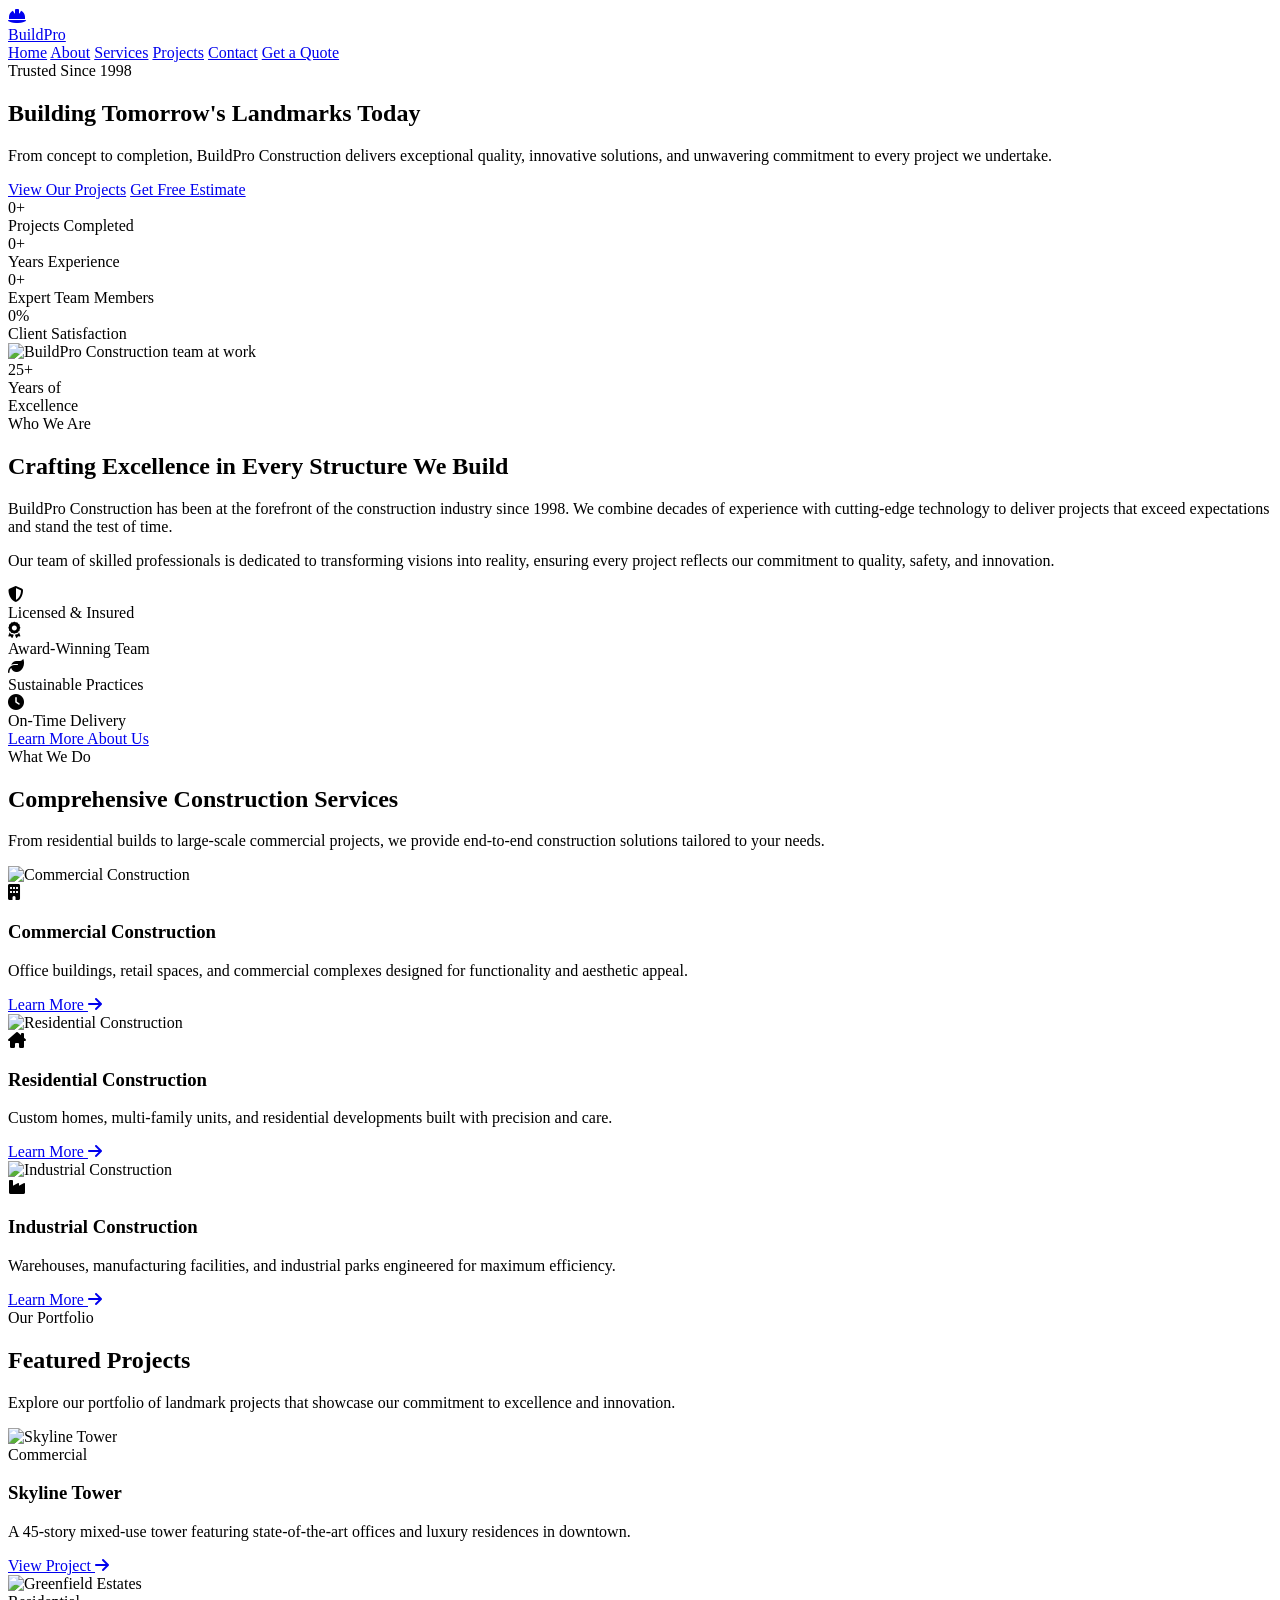
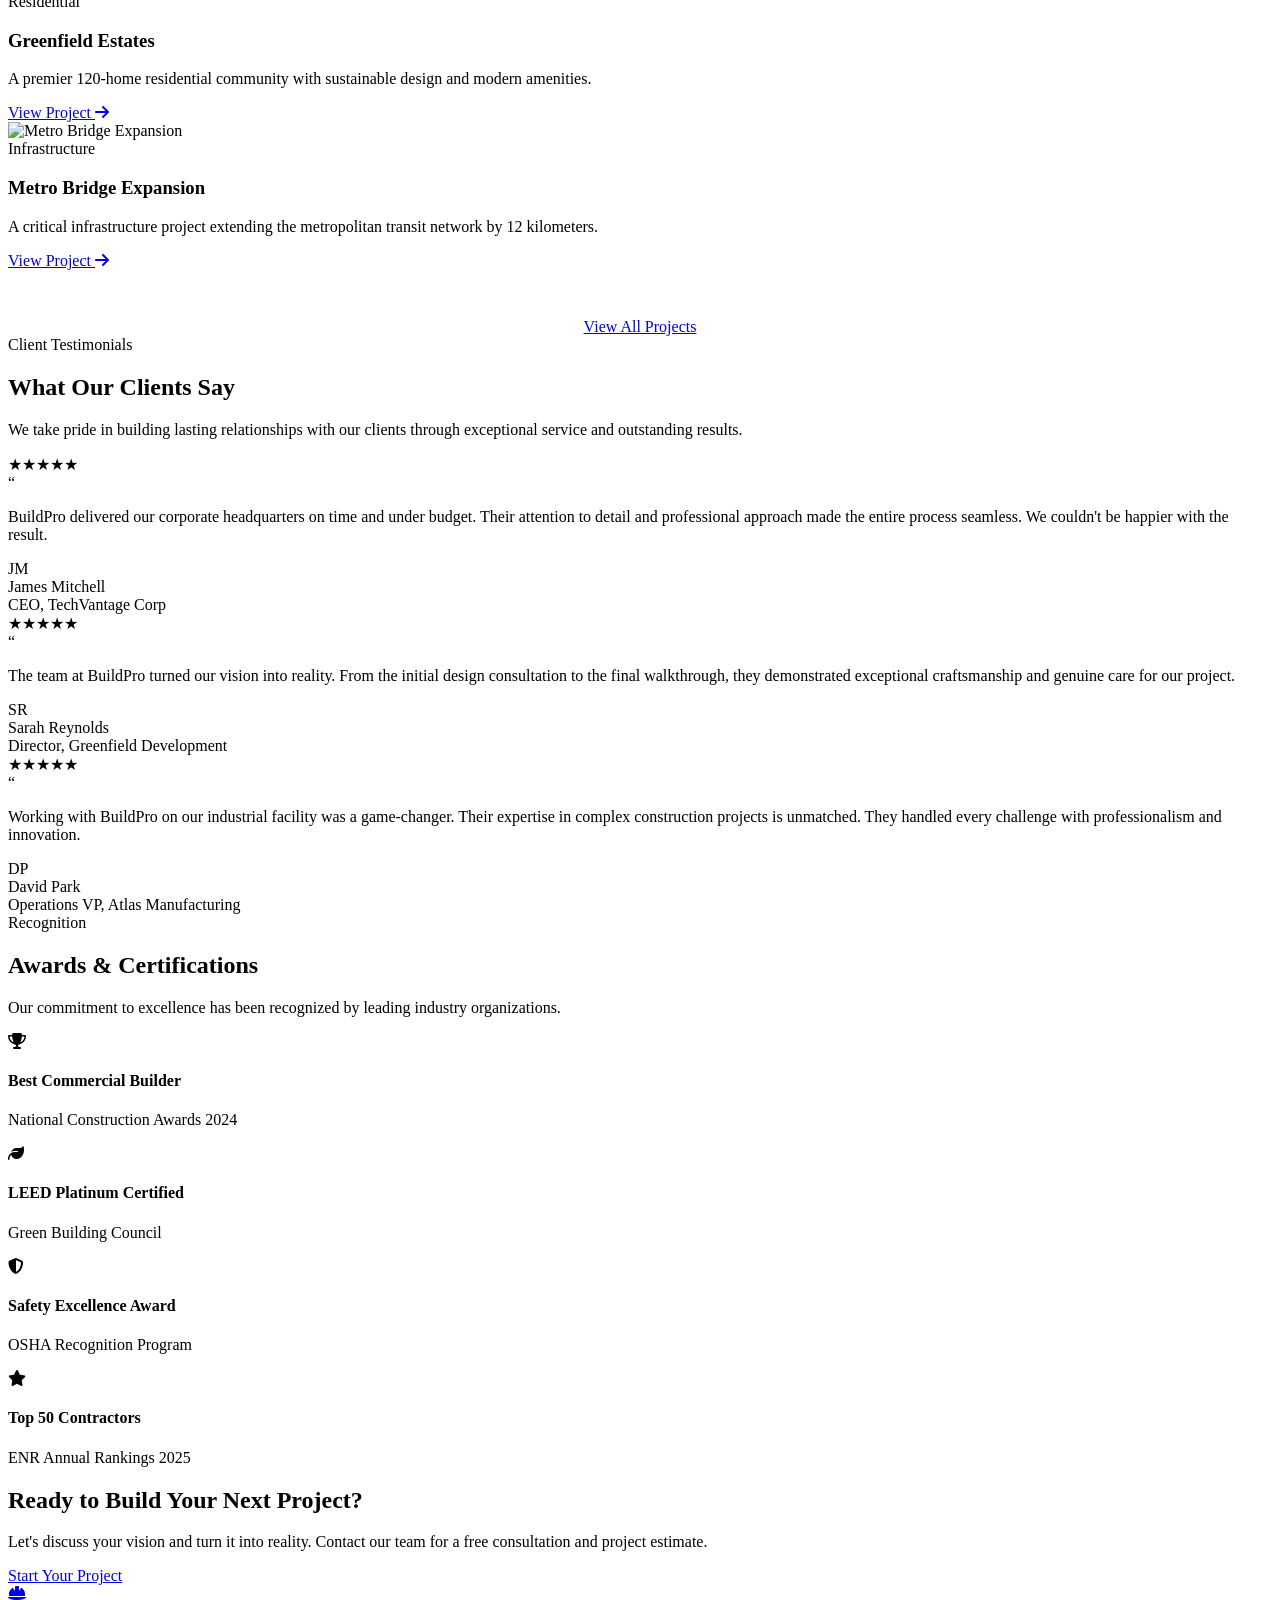
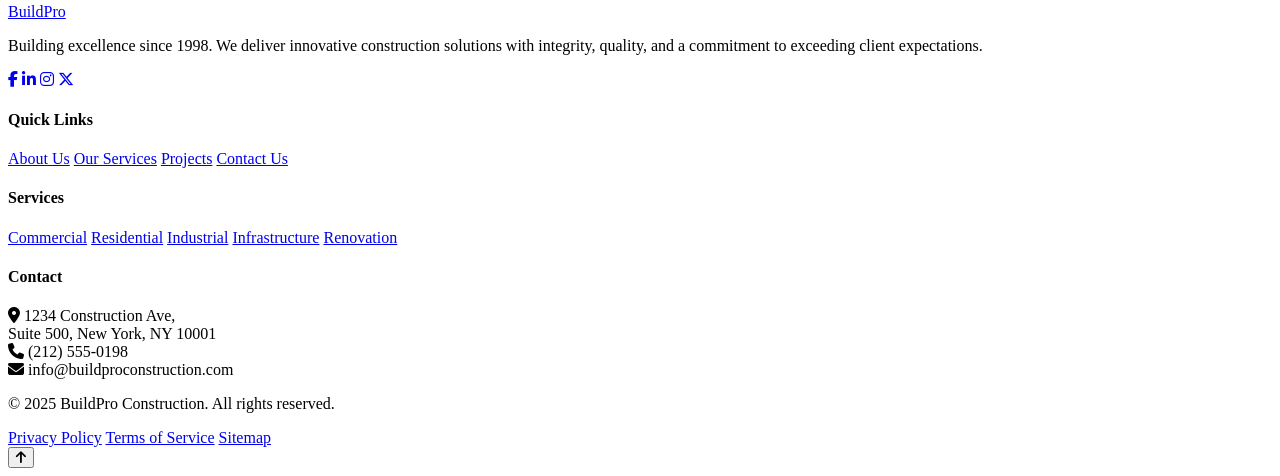
==== index.html @ 7b4ca035 "Create index.html" ====
<!DOCTYPE html>
<html lang="en">
<head>
    <meta charset="UTF-8">
    <meta name="viewport" content="width=device-width, initial-scale=1.0">
    <title>BuildPro Construction | Building Excellence Since 1998</title>
    <meta name="description" content="BuildPro Construction delivers exceptional construction services with integrity, quality, and innovation. Commercial, residential, and industrial projects.">
    <link rel="preconnect" href="https://fonts.googleapis.com">
    <link rel="preconnect" href="https://fonts.gstatic.com" crossorigin>
    <link href="https://fonts.googleapis.com/css2?family=Inter:wght@400;600;700;800;900&family=Source+Serif+4:ital,wght@0,400;0,600;1,400&display=swap" rel="stylesheet">
    <link rel="stylesheet" href="https://cdnjs.cloudflare.com/ajax/libs/font-awesome/6.5.1/css/all.min.css">
    <link rel="stylesheet" href="css/styles.css">
</head>
<body>

    <!-- Header -->
    <header class="header" id="header">
        <div class="container">
            <a href="index.html" class="logo">
                <div class="logo-icon"><i class="fas fa-hard-hat"></i></div>
                BuildPro
            </a>
            <nav class="nav-links" id="navLinks">
                <a href="index.html" class="active">Home</a>
                <a href="about.html">About</a>
                <a href="services.html">Services</a>
                <a href="projects.html">Projects</a>
                <a href="contact.html">Contact</a>
                <a href="contact.html" class="nav-cta">Get a Quote</a>
            </nav>
            <div class="hamburger" id="hamburger">
                <span></span>
                <span></span>
                <span></span>
            </div>
        </div>
    </header>

    <!-- Hero Section -->
    <section class="hero" id="hero">
        <div class="hero-bg"></div>
        <div class="container">
            <div class="hero-content fade-in">
                <span class="hero-label">Trusted Since 1998</span>
                <h1>Building <span>Tomorrow's</span> Landmarks Today</h1>
                <p>From concept to completion, BuildPro Construction delivers exceptional quality, innovative solutions, and unwavering commitment to every project we undertake.</p>
                <div class="hero-buttons">
                    <a href="projects.html" class="btn btn-primary btn-arrow">View Our Projects</a>
                    <a href="contact.html" class="btn btn-secondary">Get Free Estimate</a>
                </div>
            </div>
        </div>
        <div class="hero-stats">
            <div class="container">
                <div class="stat-item fade-in">
                    <div class="stat-number" data-target="500">0<span>+</span></div>
                    <div class="stat-label">Projects Completed</div>
                </div>
                <div class="stat-item fade-in">
                    <div class="stat-number" data-target="25">0<span>+</span></div>
                    <div class="stat-label">Years Experience</div>
                </div>
                <div class="stat-item fade-in">
                    <div class="stat-number" data-target="150">0<span>+</span></div>
                    <div class="stat-label">Expert Team Members</div>
                </div>
                <div class="stat-item fade-in">
                    <div class="stat-number" data-target="98">0<span>%</span></div>
                    <div class="stat-label">Client Satisfaction</div>
                </div>
            </div>
        </div>
    </section>

    <!-- About Preview -->
    <section class="section about-preview">
        <div class="container">
            <div class="about-grid">
                <div class="about-image fade-in-left">
                    <img src="https://images.unsplash.com/photo-1504307651254-35680f356dfd?w=700&q=80" alt="BuildPro Construction team at work">
                    <div class="about-badge">
                        <div class="number">25+</div>
                        <div class="text">Years of<br>Excellence</div>
                    </div>
                </div>
                <div class="about-content fade-in-right">
                    <span class="label">Who We Are</span>
                    <h2>Crafting Excellence in Every Structure We Build</h2>
                    <p>BuildPro Construction has been at the forefront of the construction industry since 1998. We combine decades of experience with cutting-edge technology to deliver projects that exceed expectations and stand the test of time.</p>
                    <p>Our team of skilled professionals is dedicated to transforming visions into reality, ensuring every project reflects our commitment to quality, safety, and innovation.</p>
                    <div class="about-features">
                        <div class="about-feature">
                            <div class="icon"><i class="fas fa-shield-halved"></i></div>
                            Licensed & Insured
                        </div>
                        <div class="about-feature">
                            <div class="icon"><i class="fas fa-award"></i></div>
                            Award-Winning Team
                        </div>
                        <div class="about-feature">
                            <div class="icon"><i class="fas fa-leaf"></i></div>
                            Sustainable Practices
                        </div>
                        <div class="about-feature">
                            <div class="icon"><i class="fas fa-clock"></i></div>
                            On-Time Delivery
                        </div>
                    </div>
                    <a href="about.html" class="btn btn-outline btn-arrow">Learn More About Us</a>
                </div>
            </div>
        </div>
    </section>

    <!-- Services -->
    <section class="section services" id="services">
        <div class="container">
            <div class="section-header fade-in">
                <span class="label">What We Do</span>
                <h2>Comprehensive Construction Services</h2>
                <p>From residential builds to large-scale commercial projects, we provide end-to-end construction solutions tailored to your needs.</p>
            </div>
            <div class="services-grid">
                <div class="service-card fade-in">
                    <div class="service-card-image">
                        <img src="https://images.unsplash.com/photo-1486406146926-c627a92ad1ab?w=600&q=80" alt="Commercial Construction">
                    </div>
                    <div class="service-card-body">
                        <div class="service-card-icon"><i class="fas fa-building"></i></div>
                        <h3>Commercial Construction</h3>
                        <p>Office buildings, retail spaces, and commercial complexes designed for functionality and aesthetic appeal.</p>
                        <a href="services.html" class="link">Learn More <i class="fas fa-arrow-right"></i></a>
                    </div>
                </div>
                <div class="service-card fade-in">
                    <div class="service-card-image">
                        <img src="https://images.unsplash.com/photo-1613490493576-7fde63acd811?w=600&q=80" alt="Residential Construction">
                    </div>
                    <div class="service-card-body">
                        <div class="service-card-icon"><i class="fas fa-house-chimney"></i></div>
                        <h3>Residential Construction</h3>
                        <p>Custom homes, multi-family units, and residential developments built with precision and care.</p>
                        <a href="services.html" class="link">Learn More <i class="fas fa-arrow-right"></i></a>
                    </div>
                </div>
                <div class="service-card fade-in">
                    <div class="service-card-image">
                        <img src="https://images.unsplash.com/photo-1581094794329-c8112a89af12?w=600&q=80" alt="Industrial Construction">
                    </div>
                    <div class="service-card-body">
                        <div class="service-card-icon"><i class="fas fa-industry"></i></div>
                        <h3>Industrial Construction</h3>
                        <p>Warehouses, manufacturing facilities, and industrial parks engineered for maximum efficiency.</p>
                        <a href="services.html" class="link">Learn More <i class="fas fa-arrow-right"></i></a>
                    </div>
                </div>
            </div>
        </div>
    </section>

    <!-- Projects -->
    <section class="section projects" id="projects">
        <div class="container">
            <div class="section-header fade-in">
                <span class="label">Our Portfolio</span>
                <h2>Featured Projects</h2>
                <p>Explore our portfolio of landmark projects that showcase our commitment to excellence and innovation.</p>
            </div>
            <div class="projects-grid">
                <div class="project-card fade-in">
                    <div class="project-card-image">
                        <img src="https://images.unsplash.com/photo-1545324418-cc1a3fa10c00?w=600&q=80" alt="Skyline Tower">
                    </div>
                    <div class="project-card-overlay">
                        <span class="project-card-category">Commercial</span>
                        <h3>Skyline Tower</h3>
                        <p>A 45-story mixed-use tower featuring state-of-the-art offices and luxury residences in downtown.</p>
                        <a href="projects.html" class="link">View Project <i class="fas fa-arrow-right"></i></a>
                    </div>
                </div>
                <div class="project-card fade-in">
                    <div class="project-card-image">
                        <img src="https://images.unsplash.com/photo-1600585154340-be6161a56a0c?w=600&q=80" alt="Greenfield Estates">
                    </div>
                    <div class="project-card-overlay">
                        <span class="project-card-category">Residential</span>
                        <h3>Greenfield Estates</h3>
                        <p>A premier 120-home residential community with sustainable design and modern amenities.</p>
                        <a href="projects.html" class="link">View Project <i class="fas fa-arrow-right"></i></a>
                    </div>
                </div>
                <div class="project-card fade-in">
                    <div class="project-card-image">
                        <img src="https://images.unsplash.com/photo-1587293852726-70cdb56c2866?w=600&q=80" alt="Metro Bridge Expansion">
                    </div>
                    <div class="project-card-overlay">
                        <span class="project-card-category">Infrastructure</span>
                        <h3>Metro Bridge Expansion</h3>
                        <p>A critical infrastructure project extending the metropolitan transit network by 12 kilometers.</p>
                        <a href="projects.html" class="link">View Project <i class="fas fa-arrow-right"></i></a>
                    </div>
                </div>
            </div>
            <div style="text-align:center; margin-top:3rem;">
                <a href="projects.html" class="btn btn-secondary btn-arrow">View All Projects</a>
            </div>
        </div>
    </section>

    <!-- Testimonials -->
    <section class="section testimonials">
        <div class="container">
            <div class="section-header fade-in">
                <span class="label">Client Testimonials</span>
                <h2>What Our Clients Say</h2>
                <p>We take pride in building lasting relationships with our clients through exceptional service and outstanding results.</p>
            </div>
            <div class="testimonials-grid">
                <div class="testimonial-card fade-in">
                    <div class="testimonial-stars">&#9733;&#9733;&#9733;&#9733;&#9733;</div>
                    <div class="quote-icon">&ldquo;</div>
                    <p class="text">BuildPro delivered our corporate headquarters on time and under budget. Their attention to detail and professional approach made the entire process seamless. We couldn't be happier with the result.</p>
                    <div class="testimonial-author">
                        <div class="testimonial-avatar">JM</div>
                        <div class="testimonial-info">
                            <div class="name">James Mitchell</div>
                            <div class="role">CEO, TechVantage Corp</div>
                        </div>
                    </div>
                </div>
                <div class="testimonial-card fade-in">
                    <div class="testimonial-stars">&#9733;&#9733;&#9733;&#9733;&#9733;</div>
                    <div class="quote-icon">&ldquo;</div>
                    <p class="text">The team at BuildPro turned our vision into reality. From the initial design consultation to the final walkthrough, they demonstrated exceptional craftsmanship and genuine care for our project.</p>
                    <div class="testimonial-author">
                        <div class="testimonial-avatar">SR</div>
                        <div class="testimonial-info">
                            <div class="name">Sarah Reynolds</div>
                            <div class="role">Director, Greenfield Development</div>
                        </div>
                    </div>
                </div>
                <div class="testimonial-card fade-in">
                    <div class="testimonial-stars">&#9733;&#9733;&#9733;&#9733;&#9733;</div>
                    <div class="quote-icon">&ldquo;</div>
                    <p class="text">Working with BuildPro on our industrial facility was a game-changer. Their expertise in complex construction projects is unmatched. They handled every challenge with professionalism and innovation.</p>
                    <div class="testimonial-author">
                        <div class="testimonial-avatar">DP</div>
                        <div class="testimonial-info">
                            <div class="name">David Park</div>
                            <div class="role">Operations VP, Atlas Manufacturing</div>
                        </div>
                    </div>
                </div>
            </div>
        </div>
    </section>

    <!-- Awards -->
    <section class="section awards">
        <div class="container">
            <div class="section-header fade-in">
                <span class="label">Recognition</span>
                <h2>Awards & Certifications</h2>
                <p>Our commitment to excellence has been recognized by leading industry organizations.</p>
            </div>
            <div class="awards-grid">
                <div class="award-card fade-in">
                    <div class="award-icon"><i class="fas fa-trophy"></i></div>
                    <h4>Best Commercial Builder</h4>
                    <p>National Construction Awards 2024</p>
                </div>
                <div class="award-card fade-in">
                    <div class="award-icon"><i class="fas fa-leaf"></i></div>
                    <h4>LEED Platinum Certified</h4>
                    <p>Green Building Council</p>
                </div>
                <div class="award-card fade-in">
                    <div class="award-icon"><i class="fas fa-shield-halved"></i></div>
                    <h4>Safety Excellence Award</h4>
                    <p>OSHA Recognition Program</p>
                </div>
                <div class="award-card fade-in">
                    <div class="award-icon"><i class="fas fa-star"></i></div>
                    <h4>Top 50 Contractors</h4>
                    <p>ENR Annual Rankings 2025</p>
                </div>
            </div>
        </div>
    </section>

    <!-- CTA Banner -->
    <section class="cta-banner">
        <div class="container">
            <h2>Ready to Build Your Next Project?</h2>
            <p>Let's discuss your vision and turn it into reality. Contact our team for a free consultation and project estimate.</p>
            <a href="contact.html" class="btn btn-primary btn-arrow">Start Your Project</a>
        </div>
    </section>

    <!-- Footer -->
    <footer class="footer">
        <div class="container">
            <div class="footer-grid">
                <div class="footer-brand">
                    <a href="index.html" class="logo">
                        <div class="logo-icon"><i class="fas fa-hard-hat"></i></div>
                        BuildPro
                    </a>
                    <p>Building excellence since 1998. We deliver innovative construction solutions with integrity, quality, and a commitment to exceeding client expectations.</p>
                    <div class="contact-socials">
                        <a href="#" class="contact-social-link" aria-label="Facebook"><i class="fab fa-facebook-f"></i></a>
                        <a href="#" class="contact-social-link" aria-label="LinkedIn"><i class="fab fa-linkedin-in"></i></a>
                        <a href="#" class="contact-social-link" aria-label="Instagram"><i class="fab fa-instagram"></i></a>
                        <a href="#" class="contact-social-link" aria-label="Twitter"><i class="fab fa-x-twitter"></i></a>
                    </div>
                </div>
                <div class="footer-column">
                    <h4>Quick Links</h4>
                    <div class="footer-links">
                        <a href="about.html">About Us</a>
                        <a href="services.html">Our Services</a>
                        <a href="projects.html">Projects</a>
                        <a href="contact.html">Contact Us</a>
                    </div>
                </div>
                <div class="footer-column">
                    <h4>Services</h4>
                    <div class="footer-links">
                        <a href="services.html">Commercial</a>
                        <a href="services.html">Residential</a>
                        <a href="services.html">Industrial</a>
                        <a href="services.html">Infrastructure</a>
                        <a href="services.html">Renovation</a>
                    </div>
                </div>
                <div class="footer-column">
                    <h4>Contact</h4>
                    <div class="footer-contact-item">
                        <span class="icon"><i class="fas fa-location-dot"></i></span>
                        <span>1234 Construction Ave,<br>Suite 500, New York, NY 10001</span>
                    </div>
                    <div class="footer-contact-item">
                        <span class="icon"><i class="fas fa-phone"></i></span>
                        <span>(212) 555-0198</span>
                    </div>
                    <div class="footer-contact-item">
                        <span class="icon"><i class="fas fa-envelope"></i></span>
                        <span>info@buildproconstruction.com</span>
                    </div>
                </div>
            </div>
        </div>
        <div class="footer-bottom">
            <div class="container">
                <p>&copy; 2025 BuildPro Construction. All rights reserved.</p>
                <div class="footer-bottom-links">
                    <a href="#">Privacy Policy</a>
                    <a href="#">Terms of Service</a>
                    <a href="#">Sitemap</a>
                </div>
            </div>
        </div>
    </footer>

    <!-- Back to Top -->
    <button class="back-to-top" id="backToTop" aria-label="Back to top">
        <i class="fas fa-arrow-up"></i>
    </button>

    <script src="js/main.js"></script>
</body>
</html>
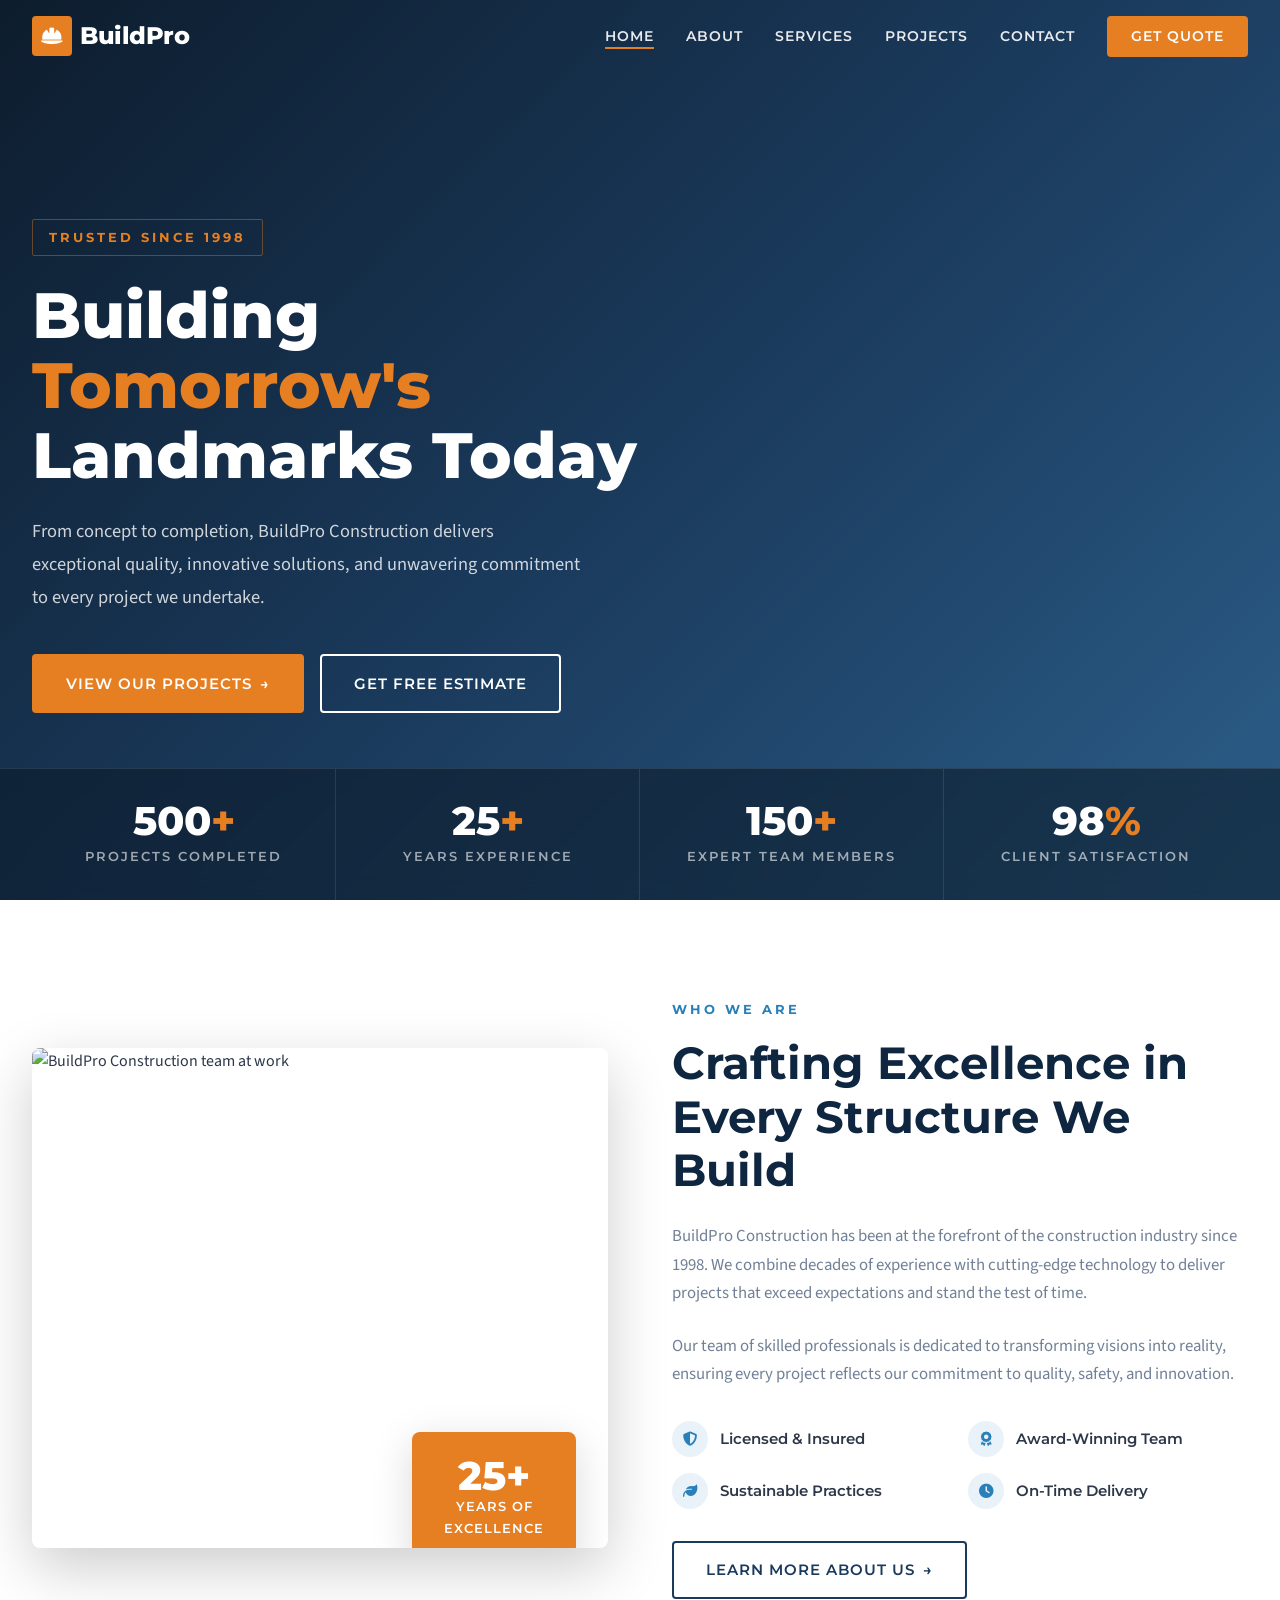
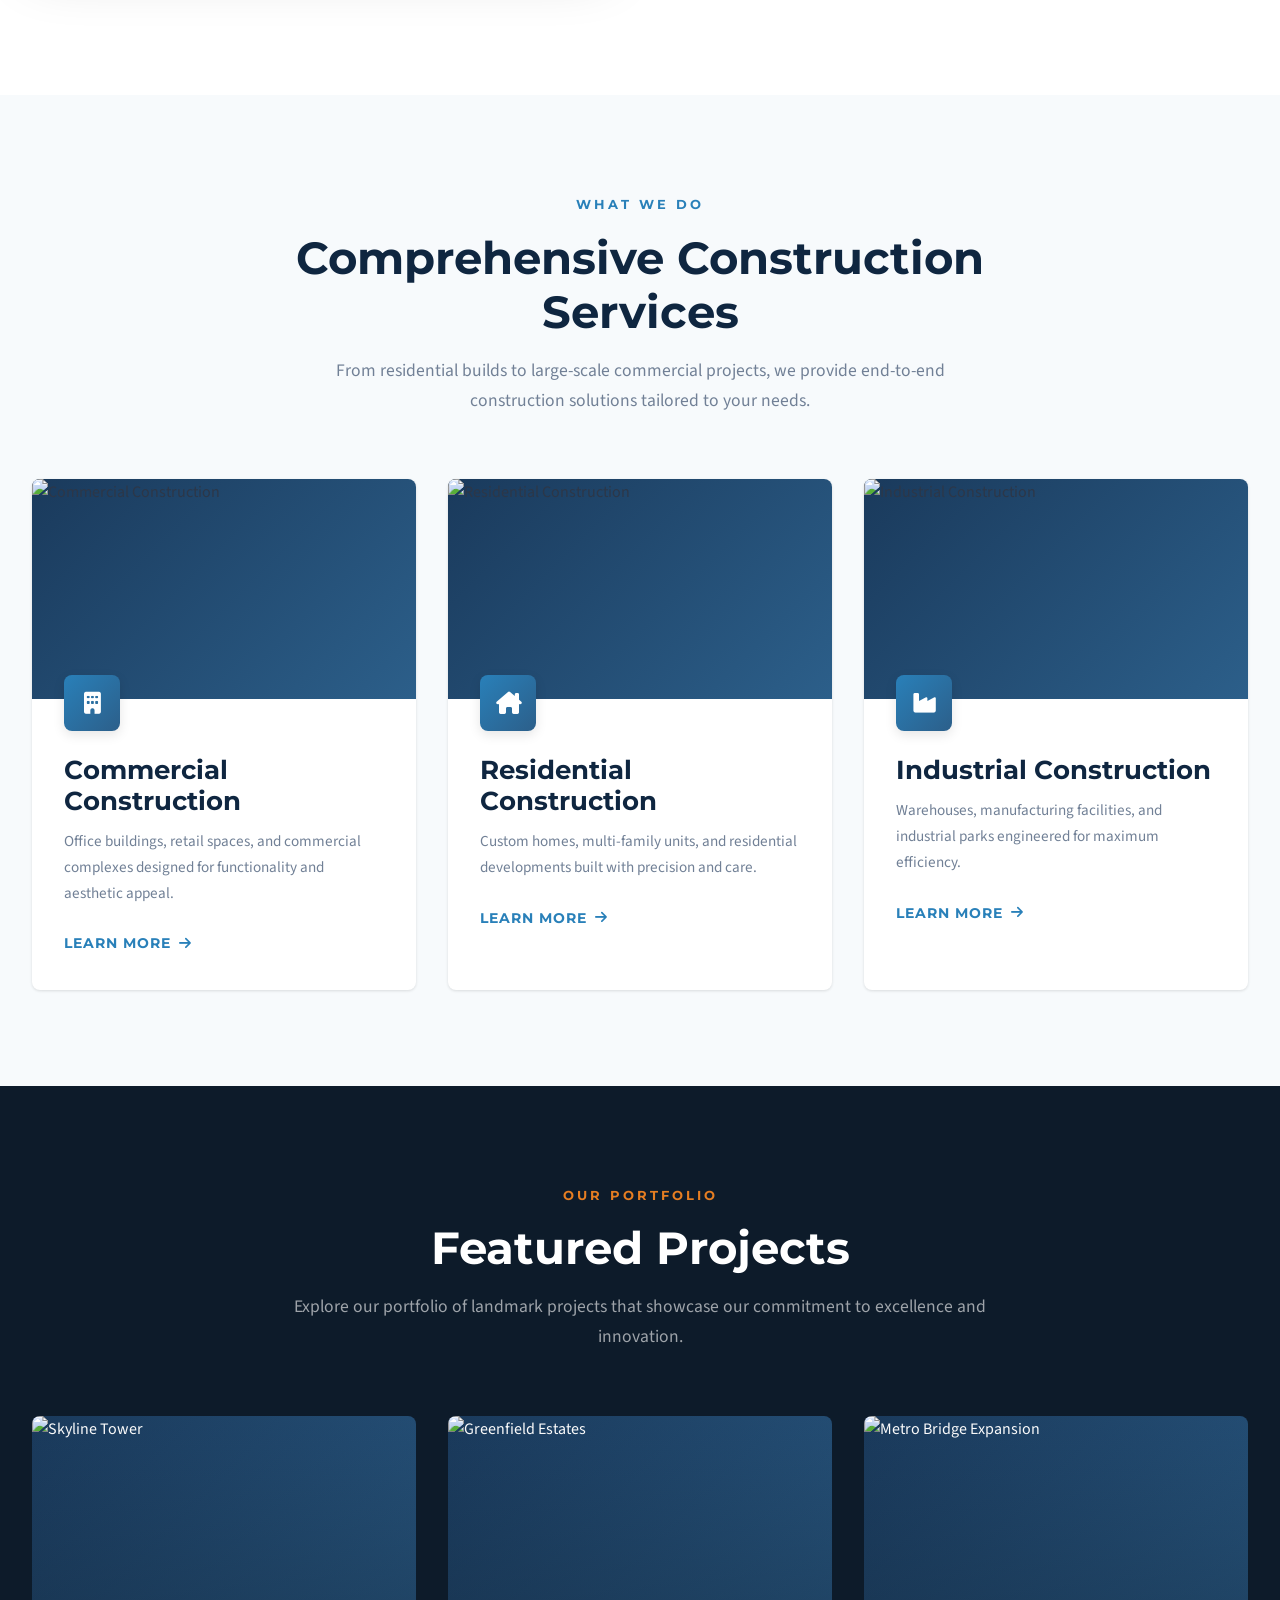
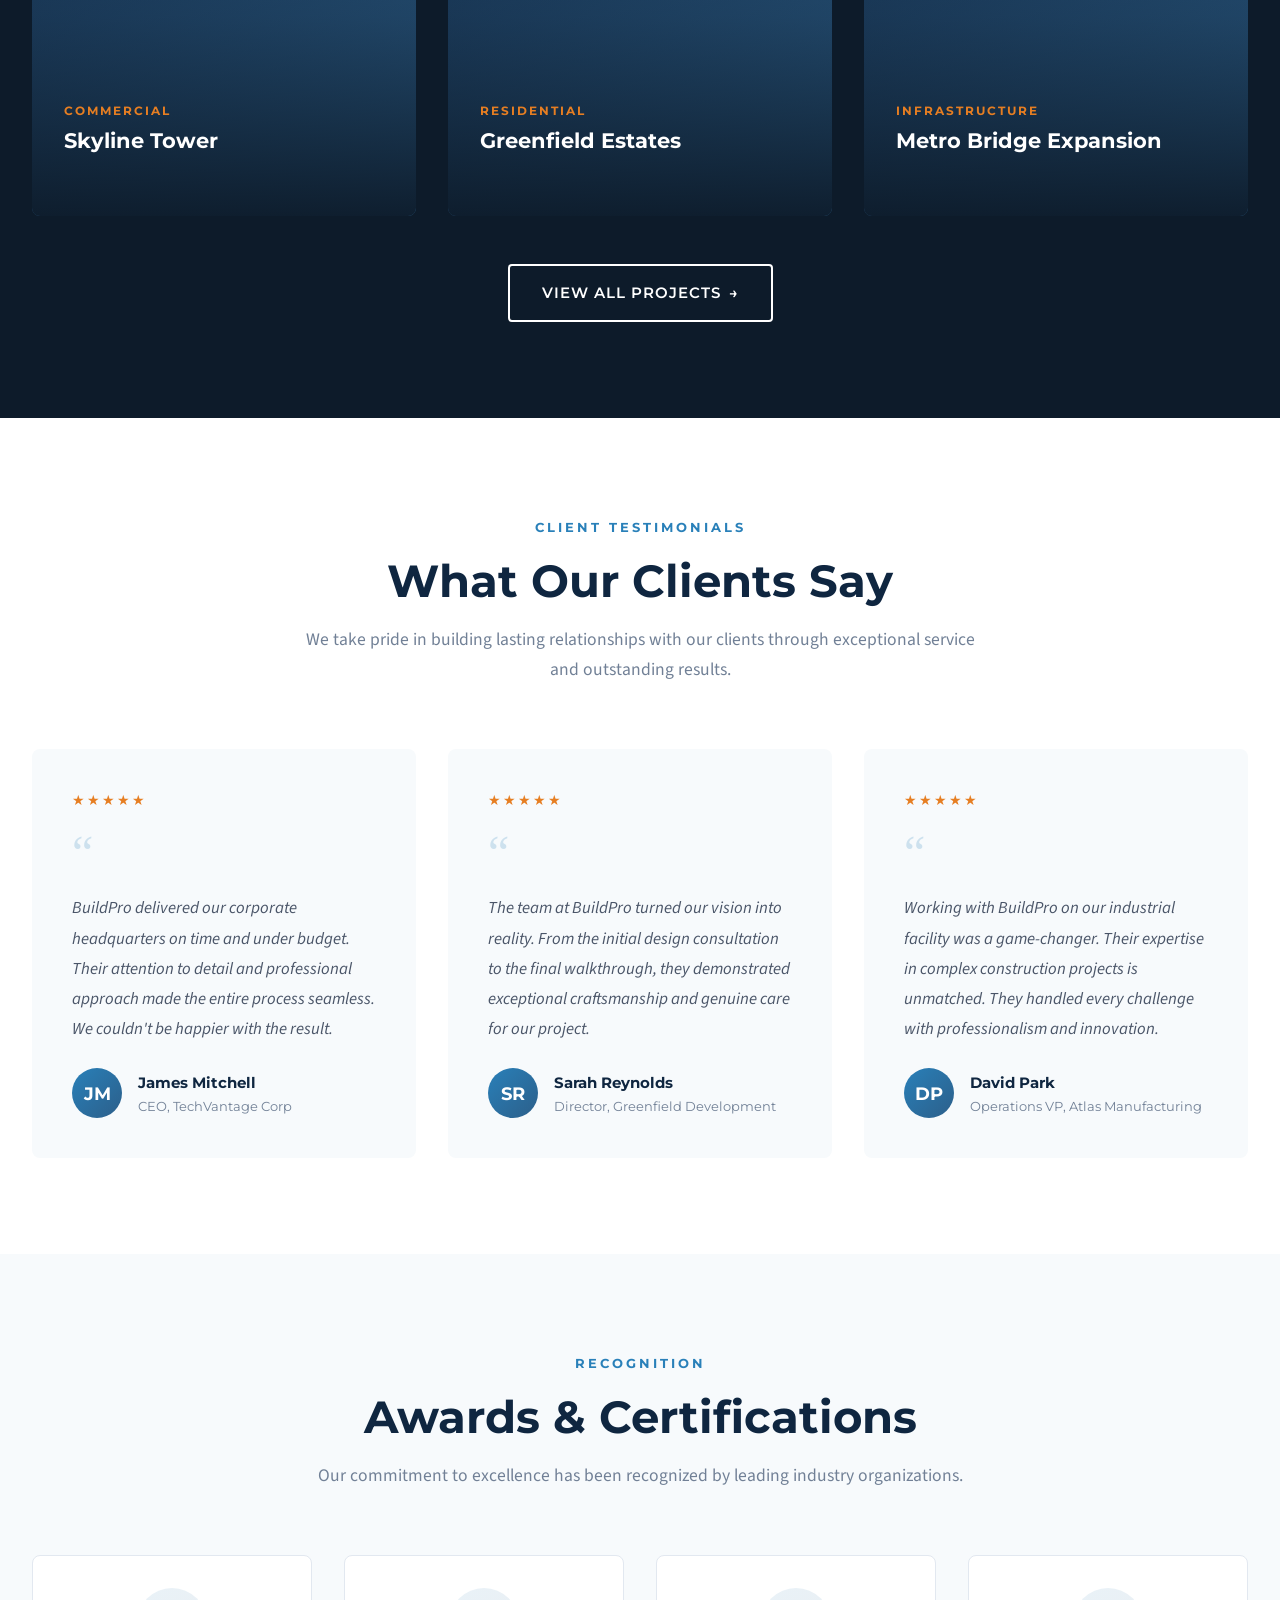
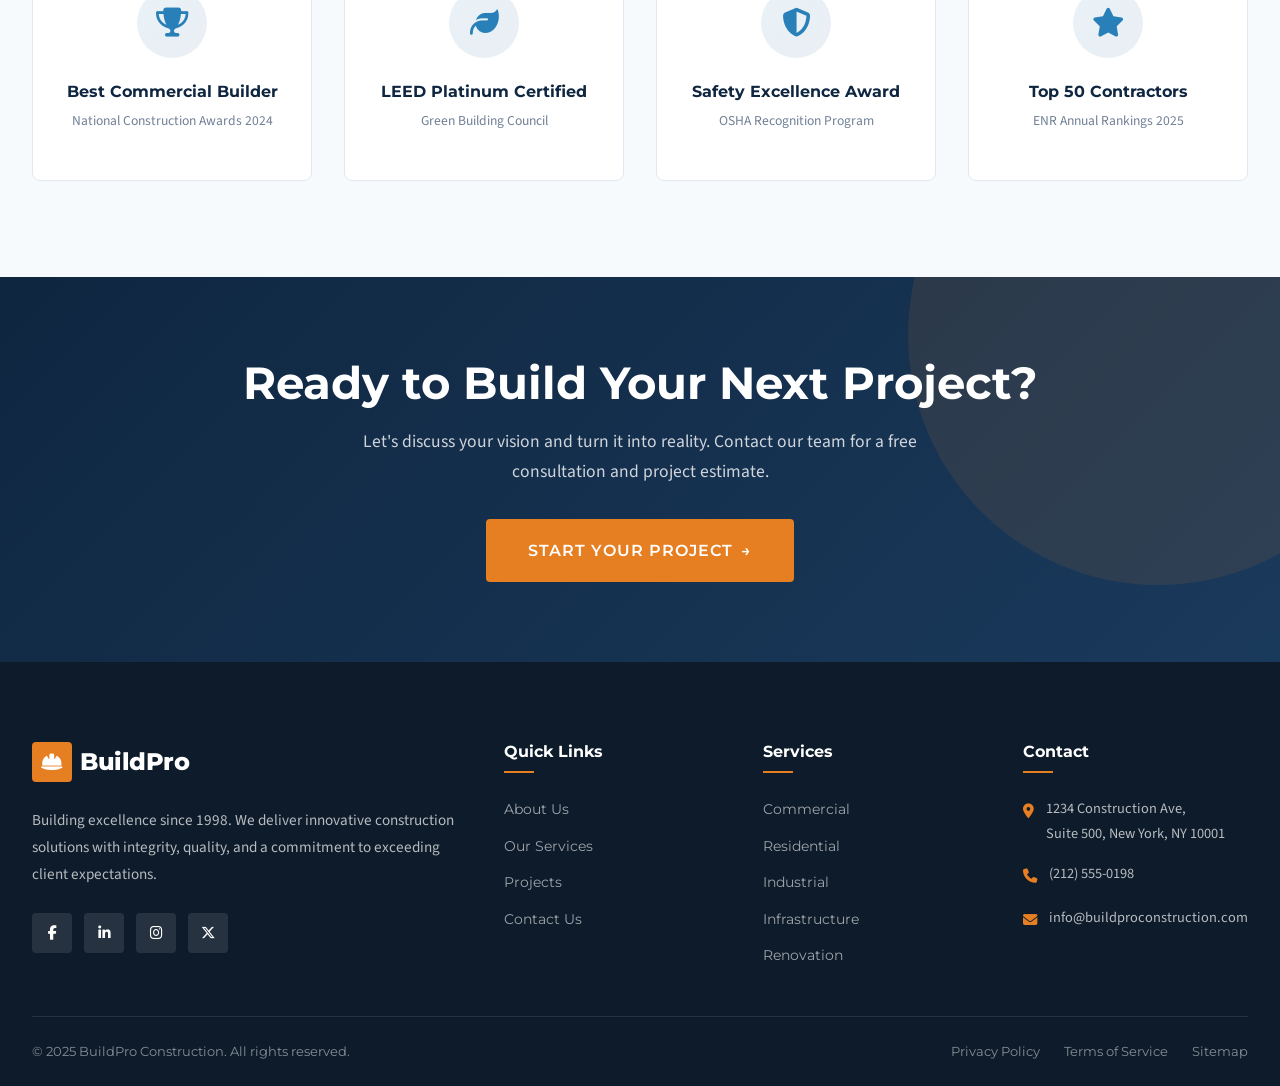
==== commit dccb95e8: "recent changes" ====
--- a/index.html
+++ b/index.html
@@ -1,373 +1,511 @@
-<!DOCTYPE html>
+<!doctype html>
 <html lang="en">
-<head>
-    <meta charset="UTF-8">
-    <meta name="viewport" content="width=device-width, initial-scale=1.0">
+  <head>
+    <meta charset="UTF-8" />
+    <meta name="viewport" content="width=device-width, initial-scale=1.0" />
     <title>BuildPro Construction | Building Excellence Since 1998</title>
-    <meta name="description" content="BuildPro Construction delivers exceptional construction services with integrity, quality, and innovation. Commercial, residential, and industrial projects.">
-    <link rel="preconnect" href="https://fonts.googleapis.com">
-    <link rel="preconnect" href="https://fonts.gstatic.com" crossorigin>
-    <link href="https://fonts.googleapis.com/css2?family=Inter:wght@400;600;700;800;900&family=Source+Serif+4:ital,wght@0,400;0,600;1,400&display=swap" rel="stylesheet">
-    <link rel="stylesheet" href="https://cdnjs.cloudflare.com/ajax/libs/font-awesome/6.5.1/css/all.min.css">
-    <link rel="stylesheet" href="css/styles.css">
-</head>
-<body>
-
+    <meta
+      name="description"
+      content="BuildPro Construction delivers exceptional construction services with integrity, quality, and innovation. Commercial, residential, and industrial projects."
+    />
+    <link rel="preconnect" href="https://fonts.googleapis.com" />
+    <link rel="preconnect" href="https://fonts.gstatic.com" crossorigin />
+    <link
+      href="https://fonts.googleapis.com/css2?family=Montserrat:wght@400;600;700;800;900&family=Source+Sans+Pro:wght@300;400;600;700&display=swap"
+      rel="stylesheet"
+    />
+    <link
+      rel="stylesheet"
+      href="https://cdnjs.cloudflare.com/ajax/libs/font-awesome/6.5.1/css/all.min.css"
+    />
+    <link rel="stylesheet" href="css/style.css" />
+  </head>
+  <body>
     <!-- Header -->
     <header class="header" id="header">
-        <div class="container">
-            <a href="index.html" class="logo">
-                <div class="logo-icon"><i class="fas fa-hard-hat"></i></div>
-                BuildPro
-            </a>
-            <nav class="nav-links" id="navLinks">
-                <a href="index.html" class="active">Home</a>
-                <a href="about.html">About</a>
-                <a href="services.html">Services</a>
-                <a href="projects.html">Projects</a>
-                <a href="contact.html">Contact</a>
-                <a href="contact.html" class="nav-cta">Get a Quote</a>
-            </nav>
-            <div class="hamburger" id="hamburger">
-                <span></span>
-                <span></span>
-                <span></span>
-            </div>
-        </div>
+      <div class="container">
+        <a href="index.html" class="logo">
+          <div class="logo-icon"><i class="fas fa-hard-hat"></i></div>
+          BuildPro
+        </a>
+        <nav class="nav-links" id="navLinks">
+          <a href="index.html" class="active">Home</a>
+          <a href="about.html">About</a>
+          <a href="services.html">Services</a>
+          <a href="projects.html">Projects</a>
+          <a href="contact.html">Contact</a>
+          <a href="contact.html" class="nav-cta">Get Quote</a>
+        </nav>
+        <div class="hamburger" id="hamburger">
+          <span></span>
+          <span></span>
+          <span></span>
+        </div>
+      </div>
     </header>
 
     <!-- Hero Section -->
     <section class="hero" id="hero">
-        <div class="hero-bg"></div>
+      <div class="hero-bg"></div>
+      <div class="container">
+        <div class="hero-content fade-in">
+          <span class="hero-label">Trusted Since 1998</span>
+          <h1>Building <span>Tomorrow's</span> Landmarks Today</h1>
+          <p>
+            From concept to completion, BuildPro Construction delivers
+            exceptional quality, innovative solutions, and unwavering commitment
+            to every project we undertake.
+          </p>
+          <div class="hero-buttons">
+            <a href="projects.html" class="btn btn-primary btn-arrow"
+              >View Our Projects</a
+            >
+            <a href="contact.html" class="btn btn-secondary"
+              >Get Free Estimate</a
+            >
+          </div>
+        </div>
+      </div>
+      <div class="hero-stats">
         <div class="container">
-            <div class="hero-content fade-in">
-                <span class="hero-label">Trusted Since 1998</span>
-                <h1>Building <span>Tomorrow's</span> Landmarks Today</h1>
-                <p>From concept to completion, BuildPro Construction delivers exceptional quality, innovative solutions, and unwavering commitment to every project we undertake.</p>
-                <div class="hero-buttons">
-                    <a href="projects.html" class="btn btn-primary btn-arrow">View Our Projects</a>
-                    <a href="contact.html" class="btn btn-secondary">Get Free Estimate</a>
-                </div>
-            </div>
-        </div>
-        <div class="hero-stats">
-            <div class="container">
-                <div class="stat-item fade-in">
-                    <div class="stat-number" data-target="500">0<span>+</span></div>
-                    <div class="stat-label">Projects Completed</div>
-                </div>
-                <div class="stat-item fade-in">
-                    <div class="stat-number" data-target="25">0<span>+</span></div>
-                    <div class="stat-label">Years Experience</div>
-                </div>
-                <div class="stat-item fade-in">
-                    <div class="stat-number" data-target="150">0<span>+</span></div>
-                    <div class="stat-label">Expert Team Members</div>
-                </div>
-                <div class="stat-item fade-in">
-                    <div class="stat-number" data-target="98">0<span>%</span></div>
-                    <div class="stat-label">Client Satisfaction</div>
-                </div>
-            </div>
-        </div>
+          <div class="stat-item fade-in">
+            <div class="stat-number" data-target="500">0<span>+</span></div>
+            <div class="stat-label">Projects Completed</div>
+          </div>
+          <div class="stat-item fade-in">
+            <div class="stat-number" data-target="25">0<span>+</span></div>
+            <div class="stat-label">Years Experience</div>
+          </div>
+          <div class="stat-item fade-in">
+            <div class="stat-number" data-target="150">0<span>+</span></div>
+            <div class="stat-label">Expert Team Members</div>
+          </div>
+          <div class="stat-item fade-in">
+            <div class="stat-number" data-target="98">0<span>%</span></div>
+            <div class="stat-label">Client Satisfaction</div>
+          </div>
+        </div>
+      </div>
     </section>
 
     <!-- About Preview -->
     <section class="section about-preview">
-        <div class="container">
-            <div class="about-grid">
-                <div class="about-image fade-in-left">
-                    <img src="https://images.unsplash.com/photo-1504307651254-35680f356dfd?w=700&q=80" alt="BuildPro Construction team at work">
-                    <div class="about-badge">
-                        <div class="number">25+</div>
-                        <div class="text">Years of<br>Excellence</div>
-                    </div>
-                </div>
-                <div class="about-content fade-in-right">
-                    <span class="label">Who We Are</span>
-                    <h2>Crafting Excellence in Every Structure We Build</h2>
-                    <p>BuildPro Construction has been at the forefront of the construction industry since 1998. We combine decades of experience with cutting-edge technology to deliver projects that exceed expectations and stand the test of time.</p>
-                    <p>Our team of skilled professionals is dedicated to transforming visions into reality, ensuring every project reflects our commitment to quality, safety, and innovation.</p>
-                    <div class="about-features">
-                        <div class="about-feature">
-                            <div class="icon"><i class="fas fa-shield-halved"></i></div>
-                            Licensed & Insured
-                        </div>
-                        <div class="about-feature">
-                            <div class="icon"><i class="fas fa-award"></i></div>
-                            Award-Winning Team
-                        </div>
-                        <div class="about-feature">
-                            <div class="icon"><i class="fas fa-leaf"></i></div>
-                            Sustainable Practices
-                        </div>
-                        <div class="about-feature">
-                            <div class="icon"><i class="fas fa-clock"></i></div>
-                            On-Time Delivery
-                        </div>
-                    </div>
-                    <a href="about.html" class="btn btn-outline btn-arrow">Learn More About Us</a>
-                </div>
-            </div>
-        </div>
+      <div class="container">
+        <div class="about-grid">
+          <div class="about-image fade-in-left">
+            <img
+              src="https://images.unsplash.com/photo-1504307651254-35680f356dfd?w=700&q=80"
+              alt="BuildPro Construction team at work"
+            />
+            <div class="about-badge">
+              <div class="number">25+</div>
+              <div class="text">Years of<br />Excellence</div>
+            </div>
+          </div>
+          <div class="about-content fade-in-right">
+            <span class="label">Who We Are</span>
+            <h2>Crafting Excellence in Every Structure We Build</h2>
+            <p>
+              BuildPro Construction has been at the forefront of the
+              construction industry since 1998. We combine decades of experience
+              with cutting-edge technology to deliver projects that exceed
+              expectations and stand the test of time.
+            </p>
+            <p>
+              Our team of skilled professionals is dedicated to transforming
+              visions into reality, ensuring every project reflects our
+              commitment to quality, safety, and innovation.
+            </p>
+            <div class="about-features">
+              <div class="about-feature">
+                <div class="icon"><i class="fas fa-shield-halved"></i></div>
+                Licensed & Insured
+              </div>
+              <div class="about-feature">
+                <div class="icon"><i class="fas fa-award"></i></div>
+                Award-Winning Team
+              </div>
+              <div class="about-feature">
+                <div class="icon"><i class="fas fa-leaf"></i></div>
+                Sustainable Practices
+              </div>
+              <div class="about-feature">
+                <div class="icon"><i class="fas fa-clock"></i></div>
+                On-Time Delivery
+              </div>
+            </div>
+            <a href="about.html" class="btn btn-outline btn-arrow"
+              >Learn More About Us</a
+            >
+          </div>
+        </div>
+      </div>
     </section>
 
     <!-- Services -->
     <section class="section services" id="services">
-        <div class="container">
-            <div class="section-header fade-in">
-                <span class="label">What We Do</span>
-                <h2>Comprehensive Construction Services</h2>
-                <p>From residential builds to large-scale commercial projects, we provide end-to-end construction solutions tailored to your needs.</p>
-            </div>
-            <div class="services-grid">
-                <div class="service-card fade-in">
-                    <div class="service-card-image">
-                        <img src="https://images.unsplash.com/photo-1486406146926-c627a92ad1ab?w=600&q=80" alt="Commercial Construction">
-                    </div>
-                    <div class="service-card-body">
-                        <div class="service-card-icon"><i class="fas fa-building"></i></div>
-                        <h3>Commercial Construction</h3>
-                        <p>Office buildings, retail spaces, and commercial complexes designed for functionality and aesthetic appeal.</p>
-                        <a href="services.html" class="link">Learn More <i class="fas fa-arrow-right"></i></a>
-                    </div>
-                </div>
-                <div class="service-card fade-in">
-                    <div class="service-card-image">
-                        <img src="https://images.unsplash.com/photo-1613490493576-7fde63acd811?w=600&q=80" alt="Residential Construction">
-                    </div>
-                    <div class="service-card-body">
-                        <div class="service-card-icon"><i class="fas fa-house-chimney"></i></div>
-                        <h3>Residential Construction</h3>
-                        <p>Custom homes, multi-family units, and residential developments built with precision and care.</p>
-                        <a href="services.html" class="link">Learn More <i class="fas fa-arrow-right"></i></a>
-                    </div>
-                </div>
-                <div class="service-card fade-in">
-                    <div class="service-card-image">
-                        <img src="https://images.unsplash.com/photo-1581094794329-c8112a89af12?w=600&q=80" alt="Industrial Construction">
-                    </div>
-                    <div class="service-card-body">
-                        <div class="service-card-icon"><i class="fas fa-industry"></i></div>
-                        <h3>Industrial Construction</h3>
-                        <p>Warehouses, manufacturing facilities, and industrial parks engineered for maximum efficiency.</p>
-                        <a href="services.html" class="link">Learn More <i class="fas fa-arrow-right"></i></a>
-                    </div>
-                </div>
-            </div>
-        </div>
+      <div class="container">
+        <div class="section-header fade-in">
+          <span class="label">What We Do</span>
+          <h2>Comprehensive Construction Services</h2>
+          <p>
+            From residential builds to large-scale commercial projects, we
+            provide end-to-end construction solutions tailored to your needs.
+          </p>
+        </div>
+        <div class="services-grid">
+          <div class="service-card fade-in">
+            <div class="service-card-image">
+              <img
+                src="https://images.unsplash.com/photo-1486406146926-c627a92ad1ab?w=600&q=80"
+                alt="Commercial Construction"
+              />
+            </div>
+            <div class="service-card-body">
+              <div class="service-card-icon">
+                <i class="fas fa-building"></i>
+              </div>
+              <h3>Commercial Construction</h3>
+              <p>
+                Office buildings, retail spaces, and commercial complexes
+                designed for functionality and aesthetic appeal.
+              </p>
+              <a href="services.html" class="link"
+                >Learn More <i class="fas fa-arrow-right"></i
+              ></a>
+            </div>
+          </div>
+          <div class="service-card fade-in">
+            <div class="service-card-image">
+              <img
+                src="https://images.unsplash.com/photo-1613490493576-7fde63acd811?w=600&q=80"
+                alt="Residential Construction"
+              />
+            </div>
+            <div class="service-card-body">
+              <div class="service-card-icon">
+                <i class="fas fa-house-chimney"></i>
+              </div>
+              <h3>Residential Construction</h3>
+              <p>
+                Custom homes, multi-family units, and residential developments
+                built with precision and care.
+              </p>
+              <a href="services.html" class="link"
+                >Learn More <i class="fas fa-arrow-right"></i
+              ></a>
+            </div>
+          </div>
+          <div class="service-card fade-in">
+            <div class="service-card-image">
+              <img
+                src="https://images.unsplash.com/photo-1581094794329-c8112a89af12?w=600&q=80"
+                alt="Industrial Construction"
+              />
+            </div>
+            <div class="service-card-body">
+              <div class="service-card-icon">
+                <i class="fas fa-industry"></i>
+              </div>
+              <h3>Industrial Construction</h3>
+              <p>
+                Warehouses, manufacturing facilities, and industrial parks
+                engineered for maximum efficiency.
+              </p>
+              <a href="services.html" class="link"
+                >Learn More <i class="fas fa-arrow-right"></i
+              ></a>
+            </div>
+          </div>
+        </div>
+      </div>
     </section>
 
     <!-- Projects -->
     <section class="section projects" id="projects">
-        <div class="container">
-            <div class="section-header fade-in">
-                <span class="label">Our Portfolio</span>
-                <h2>Featured Projects</h2>
-                <p>Explore our portfolio of landmark projects that showcase our commitment to excellence and innovation.</p>
-            </div>
-            <div class="projects-grid">
-                <div class="project-card fade-in">
-                    <div class="project-card-image">
-                        <img src="https://images.unsplash.com/photo-1545324418-cc1a3fa10c00?w=600&q=80" alt="Skyline Tower">
-                    </div>
-                    <div class="project-card-overlay">
-                        <span class="project-card-category">Commercial</span>
-                        <h3>Skyline Tower</h3>
-                        <p>A 45-story mixed-use tower featuring state-of-the-art offices and luxury residences in downtown.</p>
-                        <a href="projects.html" class="link">View Project <i class="fas fa-arrow-right"></i></a>
-                    </div>
-                </div>
-                <div class="project-card fade-in">
-                    <div class="project-card-image">
-                        <img src="https://images.unsplash.com/photo-1600585154340-be6161a56a0c?w=600&q=80" alt="Greenfield Estates">
-                    </div>
-                    <div class="project-card-overlay">
-                        <span class="project-card-category">Residential</span>
-                        <h3>Greenfield Estates</h3>
-                        <p>A premier 120-home residential community with sustainable design and modern amenities.</p>
-                        <a href="projects.html" class="link">View Project <i class="fas fa-arrow-right"></i></a>
-                    </div>
-                </div>
-                <div class="project-card fade-in">
-                    <div class="project-card-image">
-                        <img src="https://images.unsplash.com/photo-1587293852726-70cdb56c2866?w=600&q=80" alt="Metro Bridge Expansion">
-                    </div>
-                    <div class="project-card-overlay">
-                        <span class="project-card-category">Infrastructure</span>
-                        <h3>Metro Bridge Expansion</h3>
-                        <p>A critical infrastructure project extending the metropolitan transit network by 12 kilometers.</p>
-                        <a href="projects.html" class="link">View Project <i class="fas fa-arrow-right"></i></a>
-                    </div>
-                </div>
-            </div>
-            <div style="text-align:center; margin-top:3rem;">
-                <a href="projects.html" class="btn btn-secondary btn-arrow">View All Projects</a>
-            </div>
-        </div>
+      <div class="container">
+        <div class="section-header fade-in">
+          <span class="label">Our Portfolio</span>
+          <h2>Featured Projects</h2>
+          <p>
+            Explore our portfolio of landmark projects that showcase our
+            commitment to excellence and innovation.
+          </p>
+        </div>
+        <div class="projects-grid">
+          <div class="project-card fade-in">
+            <div class="project-card-image">
+              <img
+                src="https://images.unsplash.com/photo-1545324418-cc1a3fa10c00?w=600&q=80"
+                alt="Skyline Tower"
+              />
+            </div>
+            <div class="project-card-overlay">
+              <span class="project-card-category">Commercial</span>
+              <h3>Skyline Tower</h3>
+              <p>
+                A 45-story mixed-use tower featuring state-of-the-art offices
+                and luxury residences in downtown.
+              </p>
+              <a href="projects.html" class="link"
+                >View Project <i class="fas fa-arrow-right"></i
+              ></a>
+            </div>
+          </div>
+          <div class="project-card fade-in">
+            <div class="project-card-image">
+              <img
+                src="https://images.unsplash.com/photo-1600585154340-be6161a56a0c?w=600&q=80"
+                alt="Greenfield Estates"
+              />
+            </div>
+            <div class="project-card-overlay">
+              <span class="project-card-category">Residential</span>
+              <h3>Greenfield Estates</h3>
+              <p>
+                A premier 120-home residential community with sustainable design
+                and modern amenities.
+              </p>
+              <a href="projects.html" class="link"
+                >View Project <i class="fas fa-arrow-right"></i
+              ></a>
+            </div>
+          </div>
+          <div class="project-card fade-in">
+            <div class="project-card-image">
+              <img
+                src="https://images.unsplash.com/photo-1587293852726-70cdb56c2866?w=600&q=80"
+                alt="Metro Bridge Expansion"
+              />
+            </div>
+            <div class="project-card-overlay">
+              <span class="project-card-category">Infrastructure</span>
+              <h3>Metro Bridge Expansion</h3>
+              <p>
+                A critical infrastructure project extending the metropolitan
+                transit network by 12 kilometers.
+              </p>
+              <a href="projects.html" class="link"
+                >View Project <i class="fas fa-arrow-right"></i
+              ></a>
+            </div>
+          </div>
+        </div>
+        <div style="text-align: center; margin-top: 3rem">
+          <a href="projects.html" class="btn btn-secondary btn-arrow"
+            >View All Projects</a
+          >
+        </div>
+      </div>
     </section>
 
     <!-- Testimonials -->
     <section class="section testimonials">
-        <div class="container">
-            <div class="section-header fade-in">
-                <span class="label">Client Testimonials</span>
-                <h2>What Our Clients Say</h2>
-                <p>We take pride in building lasting relationships with our clients through exceptional service and outstanding results.</p>
-            </div>
-            <div class="testimonials-grid">
-                <div class="testimonial-card fade-in">
-                    <div class="testimonial-stars">&#9733;&#9733;&#9733;&#9733;&#9733;</div>
-                    <div class="quote-icon">&ldquo;</div>
-                    <p class="text">BuildPro delivered our corporate headquarters on time and under budget. Their attention to detail and professional approach made the entire process seamless. We couldn't be happier with the result.</p>
-                    <div class="testimonial-author">
-                        <div class="testimonial-avatar">JM</div>
-                        <div class="testimonial-info">
-                            <div class="name">James Mitchell</div>
-                            <div class="role">CEO, TechVantage Corp</div>
-                        </div>
-                    </div>
-                </div>
-                <div class="testimonial-card fade-in">
-                    <div class="testimonial-stars">&#9733;&#9733;&#9733;&#9733;&#9733;</div>
-                    <div class="quote-icon">&ldquo;</div>
-                    <p class="text">The team at BuildPro turned our vision into reality. From the initial design consultation to the final walkthrough, they demonstrated exceptional craftsmanship and genuine care for our project.</p>
-                    <div class="testimonial-author">
-                        <div class="testimonial-avatar">SR</div>
-                        <div class="testimonial-info">
-                            <div class="name">Sarah Reynolds</div>
-                            <div class="role">Director, Greenfield Development</div>
-                        </div>
-                    </div>
-                </div>
-                <div class="testimonial-card fade-in">
-                    <div class="testimonial-stars">&#9733;&#9733;&#9733;&#9733;&#9733;</div>
-                    <div class="quote-icon">&ldquo;</div>
-                    <p class="text">Working with BuildPro on our industrial facility was a game-changer. Their expertise in complex construction projects is unmatched. They handled every challenge with professionalism and innovation.</p>
-                    <div class="testimonial-author">
-                        <div class="testimonial-avatar">DP</div>
-                        <div class="testimonial-info">
-                            <div class="name">David Park</div>
-                            <div class="role">Operations VP, Atlas Manufacturing</div>
-                        </div>
-                    </div>
-                </div>
-            </div>
-        </div>
+      <div class="container">
+        <div class="section-header fade-in">
+          <span class="label">Client Testimonials</span>
+          <h2>What Our Clients Say</h2>
+          <p>
+            We take pride in building lasting relationships with our clients
+            through exceptional service and outstanding results.
+          </p>
+        </div>
+        <div class="testimonials-grid">
+          <div class="testimonial-card fade-in">
+            <div class="testimonial-stars">
+              &#9733;&#9733;&#9733;&#9733;&#9733;
+            </div>
+            <div class="quote-icon">&ldquo;</div>
+            <p class="text">
+              BuildPro delivered our corporate headquarters on time and under
+              budget. Their attention to detail and professional approach made
+              the entire process seamless. We couldn't be happier with the
+              result.
+            </p>
+            <div class="testimonial-author">
+              <div class="testimonial-avatar">JM</div>
+              <div class="testimonial-info">
+                <div class="name">James Mitchell</div>
+                <div class="role">CEO, TechVantage Corp</div>
+              </div>
+            </div>
+          </div>
+          <div class="testimonial-card fade-in">
+            <div class="testimonial-stars">
+              &#9733;&#9733;&#9733;&#9733;&#9733;
+            </div>
+            <div class="quote-icon">&ldquo;</div>
+            <p class="text">
+              The team at BuildPro turned our vision into reality. From the
+              initial design consultation to the final walkthrough, they
+              demonstrated exceptional craftsmanship and genuine care for our
+              project.
+            </p>
+            <div class="testimonial-author">
+              <div class="testimonial-avatar">SR</div>
+              <div class="testimonial-info">
+                <div class="name">Sarah Reynolds</div>
+                <div class="role">Director, Greenfield Development</div>
+              </div>
+            </div>
+          </div>
+          <div class="testimonial-card fade-in">
+            <div class="testimonial-stars">
+              &#9733;&#9733;&#9733;&#9733;&#9733;
+            </div>
+            <div class="quote-icon">&ldquo;</div>
+            <p class="text">
+              Working with BuildPro on our industrial facility was a
+              game-changer. Their expertise in complex construction projects is
+              unmatched. They handled every challenge with professionalism and
+              innovation.
+            </p>
+            <div class="testimonial-author">
+              <div class="testimonial-avatar">DP</div>
+              <div class="testimonial-info">
+                <div class="name">David Park</div>
+                <div class="role">Operations VP, Atlas Manufacturing</div>
+              </div>
+            </div>
+          </div>
+        </div>
+      </div>
     </section>
 
     <!-- Awards -->
     <section class="section awards">
-        <div class="container">
-            <div class="section-header fade-in">
-                <span class="label">Recognition</span>
-                <h2>Awards & Certifications</h2>
-                <p>Our commitment to excellence has been recognized by leading industry organizations.</p>
-            </div>
-            <div class="awards-grid">
-                <div class="award-card fade-in">
-                    <div class="award-icon"><i class="fas fa-trophy"></i></div>
-                    <h4>Best Commercial Builder</h4>
-                    <p>National Construction Awards 2024</p>
-                </div>
-                <div class="award-card fade-in">
-                    <div class="award-icon"><i class="fas fa-leaf"></i></div>
-                    <h4>LEED Platinum Certified</h4>
-                    <p>Green Building Council</p>
-                </div>
-                <div class="award-card fade-in">
-                    <div class="award-icon"><i class="fas fa-shield-halved"></i></div>
-                    <h4>Safety Excellence Award</h4>
-                    <p>OSHA Recognition Program</p>
-                </div>
-                <div class="award-card fade-in">
-                    <div class="award-icon"><i class="fas fa-star"></i></div>
-                    <h4>Top 50 Contractors</h4>
-                    <p>ENR Annual Rankings 2025</p>
-                </div>
-            </div>
-        </div>
+      <div class="container">
+        <div class="section-header fade-in">
+          <span class="label">Recognition</span>
+          <h2>Awards & Certifications</h2>
+          <p>
+            Our commitment to excellence has been recognized by leading industry
+            organizations.
+          </p>
+        </div>
+        <div class="awards-grid">
+          <div class="award-card fade-in">
+            <div class="award-icon"><i class="fas fa-trophy"></i></div>
+            <h4>Best Commercial Builder</h4>
+            <p>National Construction Awards 2024</p>
+          </div>
+          <div class="award-card fade-in">
+            <div class="award-icon"><i class="fas fa-leaf"></i></div>
+            <h4>LEED Platinum Certified</h4>
+            <p>Green Building Council</p>
+          </div>
+          <div class="award-card fade-in">
+            <div class="award-icon"><i class="fas fa-shield-halved"></i></div>
+            <h4>Safety Excellence Award</h4>
+            <p>OSHA Recognition Program</p>
+          </div>
+          <div class="award-card fade-in">
+            <div class="award-icon"><i class="fas fa-star"></i></div>
+            <h4>Top 50 Contractors</h4>
+            <p>ENR Annual Rankings 2025</p>
+          </div>
+        </div>
+      </div>
     </section>
 
     <!-- CTA Banner -->
     <section class="cta-banner">
-        <div class="container">
-            <h2>Ready to Build Your Next Project?</h2>
-            <p>Let's discuss your vision and turn it into reality. Contact our team for a free consultation and project estimate.</p>
-            <a href="contact.html" class="btn btn-primary btn-arrow">Start Your Project</a>
-        </div>
+      <div class="container">
+        <h2>Ready to Build Your Next Project?</h2>
+        <p>
+          Let's discuss your vision and turn it into reality. Contact our team
+          for a free consultation and project estimate.
+        </p>
+        <a href="contact.html" class="btn btn-primary btn-arrow"
+          >Start Your Project</a
+        >
+      </div>
     </section>
 
     <!-- Footer -->
     <footer class="footer">
+      <div class="container">
+        <div class="footer-grid">
+          <div class="footer-brand">
+            <a href="index.html" class="logo">
+              <div class="logo-icon"><i class="fas fa-hard-hat"></i></div>
+              BuildPro
+            </a>
+            <p>
+              Building excellence since 1998. We deliver innovative construction
+              solutions with integrity, quality, and a commitment to exceeding
+              client expectations.
+            </p>
+            <div class="contact-socials">
+              <a href="#" class="contact-social-link" aria-label="Facebook"
+                ><i class="fab fa-facebook-f"></i
+              ></a>
+              <a href="#" class="contact-social-link" aria-label="LinkedIn"
+                ><i class="fab fa-linkedin-in"></i
+              ></a>
+              <a href="#" class="contact-social-link" aria-label="Instagram"
+                ><i class="fab fa-instagram"></i
+              ></a>
+              <a href="#" class="contact-social-link" aria-label="Twitter"
+                ><i class="fab fa-x-twitter"></i
+              ></a>
+            </div>
+          </div>
+          <div class="footer-column">
+            <h4>Quick Links</h4>
+            <div class="footer-links">
+              <a href="about.html">About Us</a>
+              <a href="services.html">Our Services</a>
+              <a href="projects.html">Projects</a>
+              <a href="contact.html">Contact Us</a>
+            </div>
+          </div>
+          <div class="footer-column">
+            <h4>Services</h4>
+            <div class="footer-links">
+              <a href="services.html">Commercial</a>
+              <a href="services.html">Residential</a>
+              <a href="services.html">Industrial</a>
+              <a href="services.html">Infrastructure</a>
+              <a href="services.html">Renovation</a>
+            </div>
+          </div>
+          <div class="footer-column">
+            <h4>Contact</h4>
+            <div class="footer-contact-item">
+              <span class="icon"><i class="fas fa-location-dot"></i></span>
+              <span
+                >1234 Construction Ave,<br />Suite 500, New York, NY 10001</span
+              >
+            </div>
+            <div class="footer-contact-item">
+              <span class="icon"><i class="fas fa-phone"></i></span>
+              <span>(212) 555-0198</span>
+            </div>
+            <div class="footer-contact-item">
+              <span class="icon"><i class="fas fa-envelope"></i></span>
+              <span>info@buildproconstruction.com</span>
+            </div>
+          </div>
+        </div>
+      </div>
+      <div class="footer-bottom">
         <div class="container">
-            <div class="footer-grid">
-                <div class="footer-brand">
-                    <a href="index.html" class="logo">
-                        <div class="logo-icon"><i class="fas fa-hard-hat"></i></div>
-                        BuildPro
-                    </a>
-                    <p>Building excellence since 1998. We deliver innovative construction solutions with integrity, quality, and a commitment to exceeding client expectations.</p>
-                    <div class="contact-socials">
-                        <a href="#" class="contact-social-link" aria-label="Facebook"><i class="fab fa-facebook-f"></i></a>
-                        <a href="#" class="contact-social-link" aria-label="LinkedIn"><i class="fab fa-linkedin-in"></i></a>
-                        <a href="#" class="contact-social-link" aria-label="Instagram"><i class="fab fa-instagram"></i></a>
-                        <a href="#" class="contact-social-link" aria-label="Twitter"><i class="fab fa-x-twitter"></i></a>
-                    </div>
-                </div>
-                <div class="footer-column">
-                    <h4>Quick Links</h4>
-                    <div class="footer-links">
-                        <a href="about.html">About Us</a>
-                        <a href="services.html">Our Services</a>
-                        <a href="projects.html">Projects</a>
-                        <a href="contact.html">Contact Us</a>
-                    </div>
-                </div>
-                <div class="footer-column">
-                    <h4>Services</h4>
-                    <div class="footer-links">
-                        <a href="services.html">Commercial</a>
-                        <a href="services.html">Residential</a>
-                        <a href="services.html">Industrial</a>
-                        <a href="services.html">Infrastructure</a>
-                        <a href="services.html">Renovation</a>
-                    </div>
-                </div>
-                <div class="footer-column">
-                    <h4>Contact</h4>
-                    <div class="footer-contact-item">
-                        <span class="icon"><i class="fas fa-location-dot"></i></span>
-                        <span>1234 Construction Ave,<br>Suite 500, New York, NY 10001</span>
-                    </div>
-                    <div class="footer-contact-item">
-                        <span class="icon"><i class="fas fa-phone"></i></span>
-                        <span>(212) 555-0198</span>
-                    </div>
-                    <div class="footer-contact-item">
-                        <span class="icon"><i class="fas fa-envelope"></i></span>
-                        <span>info@buildproconstruction.com</span>
-                    </div>
-                </div>
-            </div>
-        </div>
-        <div class="footer-bottom">
-            <div class="container">
-                <p>&copy; 2025 BuildPro Construction. All rights reserved.</p>
-                <div class="footer-bottom-links">
-                    <a href="#">Privacy Policy</a>
-                    <a href="#">Terms of Service</a>
-                    <a href="#">Sitemap</a>
-                </div>
-            </div>
-        </div>
+          <p>&copy; 2025 BuildPro Construction. All rights reserved.</p>
+          <div class="footer-bottom-links">
+            <a href="#">Privacy Policy</a>
+            <a href="#">Terms of Service</a>
+            <a href="#">Sitemap</a>
+          </div>
+        </div>
+      </div>
     </footer>
 
     <!-- Back to Top -->
     <button class="back-to-top" id="backToTop" aria-label="Back to top">
-        <i class="fas fa-arrow-up"></i>
+      <i class="fas fa-arrow-up"></i>
     </button>
 
     <script src="js/main.js"></script>
-</body>
+  </body>
 </html>
--- a/css/style.css
+++ b/css/style.css
@@ -0,0 +1,1886 @@
+:root {
+    --primary: #1a3a5c;
+    --primary-dark: #0f2640;
+    --primary-light: #2c5f8a;
+    --secondary: #2980b9;
+    --accent: #e67e22;
+    --accent-hover: #d35400;
+    --dark: #0d1b2a;
+    --gray-900: #1b2838;
+    --gray-800: #2d3748;
+    --gray-700: #4a5568;
+    --gray-600: #718096;
+    --gray-500: #a0aec0;
+    --gray-400: #cbd5e0;
+    --gray-300: #e2e8f0;
+    --gray-200: #edf2f7;
+    --gray-100: #f7fafc;
+    --white: #ffffff;
+    --font-heading: 'Montserrat', 'Segoe UI', sans-serif;
+    --font-body: 'Source Sans Pro', 'Helvetica Neue', 'Arial', sans-serif;
+    --font-sans: 'Montserrat', 'Segoe UI', sans-serif;
+    --shadow-sm: 0 1px 3px rgba(0,0,0,0.12);
+    --shadow-md: 0 4px 12px rgba(0,0,0,0.1);
+    --shadow-lg: 0 10px 40px rgba(0,0,0,0.15);
+    --shadow-xl: 0 20px 60px rgba(0,0,0,0.2);
+    --radius-sm: 4px;
+    --radius-md: 8px;
+    --radius-lg: 16px;
+    --transition: all 0.3s ease;
+    --max-width: 1280px;
+}
+
+*, *::before, *::after {
+    margin: 0;
+    padding: 0;
+    box-sizing: border-box;
+}
+
+html {
+    scroll-behavior: smooth;
+    font-size: 16px;
+}
+
+body {
+    font-family: var(--font-body);
+    color: var(--gray-800);
+    line-height: 1.7;
+    background: var(--white);
+    overflow-x: hidden;
+}
+
+h1, h2, h3, h4, h5, h6 {
+    font-family: var(--font-heading);
+    font-weight: 700;
+    line-height: 1.2;
+    color: var(--primary-dark);
+}
+
+h1 { font-size: clamp(2.2rem, 5vw, 3.5rem); }
+h2 { font-size: clamp(1.8rem, 4vw, 2.8rem); }
+h3 { font-size: clamp(1.3rem, 2.5vw, 1.6rem); }
+h4 { font-size: 1.2rem; }
+
+p { margin-bottom: 1rem; }
+
+a {
+    text-decoration: none;
+    color: var(--secondary);
+    transition: var(--transition);
+}
+
+a:hover { color: var(--accent); }
+
+img {
+    max-width: 100%;
+    height: auto;
+    display: block;
+}
+
+ul { list-style: none; }
+
+.container {
+    width: 100%;
+    max-width: var(--max-width);
+    margin: 0 auto;
+    padding: 0 2rem;
+}
+
+.section {
+    padding: 6rem 0;
+}
+
+.section-header {
+    text-align: center;
+    max-width: 700px;
+    margin: 0 auto 4rem;
+}
+
+.section-header .label {
+    display: inline-block;
+    font-family: var(--font-sans);
+    font-size: 0.8rem;
+    font-weight: 700;
+    letter-spacing: 3px;
+    text-transform: uppercase;
+    color: var(--secondary);
+    margin-bottom: 1rem;
+}
+
+.section-header h2 {
+    margin-bottom: 1rem;
+}
+
+.section-header p {
+    color: var(--gray-600);
+    font-size: 1.1rem;
+}
+
+.btn {
+    display: inline-flex;
+    align-items: center;
+    gap: 0.5rem;
+    font-family: var(--font-sans);
+    font-size: 0.95rem;
+    font-weight: 600;
+    padding: 0.9rem 2rem;
+    border: 2px solid transparent;
+    border-radius: var(--radius-sm);
+    cursor: pointer;
+    transition: var(--transition);
+    text-transform: uppercase;
+    letter-spacing: 1px;
+}
+
+.btn-primary {
+    background: var(--accent);
+    color: var(--white);
+    border-color: var(--accent);
+}
+
+.btn-primary:hover {
+    background: var(--accent-hover);
+    border-color: var(--accent-hover);
+    color: var(--white);
+    transform: translateY(-2px);
+    box-shadow: var(--shadow-md);
+}
+
+.btn-secondary {
+    background: transparent;
+    color: var(--white);
+    border-color: var(--white);
+}
+
+.btn-secondary:hover {
+    background: var(--white);
+    color: var(--primary);
+}
+
+.btn-outline {
+    background: transparent;
+    color: var(--primary);
+    border-color: var(--primary);
+}
+
+.btn-outline:hover {
+    background: var(--primary);
+    color: var(--white);
+    transform: translateY(-2px);
+}
+
+.btn-arrow::after {
+    content: '\2192';
+    transition: transform 0.3s ease;
+}
+
+.btn-arrow:hover::after {
+    transform: translateX(4px);
+}
+
+/* ============ HEADER / NAV ============ */
+.header {
+    position: fixed;
+    top: 0;
+    left: 0;
+    width: 100%;
+    z-index: 1000;
+    transition: var(--transition);
+    padding: 1rem 0;
+}
+
+.header.scrolled {
+    background: var(--white);
+    box-shadow: var(--shadow-md);
+    padding: 0.5rem 0;
+}
+
+.header .container {
+    display: flex;
+    align-items: center;
+    justify-content: space-between;
+}
+
+.logo {
+    display: flex;
+    align-items: center;
+    gap: 0.5rem;
+    font-family: var(--font-heading);
+    font-size: 1.5rem;
+    font-weight: 800;
+    color: var(--white);
+    text-decoration: none;
+    letter-spacing: -0.5px;
+}
+
+.logo .logo-icon {
+    width: 40px;
+    height: 40px;
+    background: var(--accent);
+    border-radius: var(--radius-sm);
+    display: flex;
+    align-items: center;
+    justify-content: center;
+    font-size: 1.2rem;
+    color: var(--white);
+    font-weight: 900;
+}
+
+.header.scrolled .logo {
+    color: var(--primary-dark);
+}
+
+.nav-links {
+    display: flex;
+    align-items: center;
+    gap: 2rem;
+}
+
+.nav-links a {
+    font-family: var(--font-sans);
+    font-size: 0.9rem;
+    font-weight: 600;
+    color: rgba(255,255,255,0.9);
+    text-transform: uppercase;
+    letter-spacing: 1px;
+    position: relative;
+    /* padding: 0.5rem 0; */
+}
+
+.nav-links a::after {
+    content: '';
+    position: absolute;
+    bottom: 0;
+    left: 0;
+    width: 0;
+    height: 2px;
+    background: var(--accent);
+    transition: width 0.3s ease;
+}
+
+.nav-links a:hover::after,
+.nav-links a.active::after {
+    width: 100%;
+}
+
+.nav-links a:hover {
+    color: var(--white);
+}
+
+.header.scrolled .nav-links a {
+    color: var(--gray-700);
+}
+
+.header.scrolled .nav-links a:hover {
+    color: var(--primary);
+}
+
+.nav-cta {
+    font-family: var(--font-sans);
+    font-size: 0.9rem !important;
+    font-weight: 600 !important;
+    padding: 0.5rem 1.5rem;
+    background: var(--accent);
+    color: var(--white) !important;
+    border-radius: var(--radius-sm);
+    text-transform: uppercase;
+    letter-spacing: 1px;
+    display: flex;
+    align-items: center;
+    justify-content: center;
+    height: fit-content;
+}
+
+.nav-cta::after { display: none !important; }
+
+.nav-cta:hover {
+    background: var(--accent-hover);
+    color: var(--white) !important;
+    transform: translateY(-1px);
+}
+
+.hamburger {
+    display: none;
+    flex-direction: column;
+    gap: 5px;
+    cursor: pointer;
+    padding: 5px;
+    z-index: 1001;
+}
+
+.hamburger span {
+    display: block;
+    width: 28px;
+    height: 3px;
+    background: var(--white);
+    border-radius: 2px;
+    transition: var(--transition);
+}
+
+.header.scrolled .hamburger span {
+    background: var(--primary-dark);
+}
+
+.hamburger.active span:nth-child(1) {
+    transform: rotate(45deg) translate(5px, 6px);
+}
+
+.hamburger.active span:nth-child(2) {
+    opacity: 0;
+}
+
+.hamburger.active span:nth-child(3) {
+    transform: rotate(-45deg) translate(5px, -6px);
+}
+
+/* ============ HERO ============ */
+.hero {
+    position: relative;
+    min-height: 100vh;
+    display: flex;
+    align-items: center;
+    background: linear-gradient(135deg, var(--primary-dark) 0%, var(--primary) 50%, var(--primary-light) 100%);
+    overflow: hidden;
+}
+
+.hero-bg {
+    position: absolute;
+    inset: 0;
+    background-image: url('https://images.unsplash.com/photo-1541888946425-d81bb19240f5?w=1920&q=80');
+    background-size: cover;
+    background-position: center;
+    background-repeat: no-repeat;
+}
+
+.hero-bg::after {
+    content: '';
+    position: absolute;
+    inset: 0;
+    background: linear-gradient(135deg, rgba(13,27,42,0.85) 0%, rgba(26,58,92,0.75) 50%, rgba(44,95,138,0.65) 100%);
+}
+
+.hero .container {
+    position: relative;
+    z-index: 2;
+    padding-top: 6rem;
+    padding-bottom: 4rem;
+}
+
+.hero-content {
+    max-width: 700px;
+}
+
+.hero-label {
+    display: inline-block;
+    font-family: var(--font-sans);
+    font-size: 0.8rem;
+    font-weight: 700;
+    letter-spacing: 3px;
+    text-transform: uppercase;
+    color: var(--accent);
+    margin-bottom: 1.5rem;
+    padding: 0.4rem 1rem;
+    border: 1px solid rgba(230,126,34,0.4);
+    border-radius: 2px;
+}
+
+.hero h1 {
+    color: var(--white);
+    margin-bottom: 1.5rem;
+    font-size: clamp(2.5rem, 5.5vw, 4rem);
+    font-weight: 800;
+    line-height: 1.1;
+}
+
+.hero h1 span {
+    color: var(--accent);
+}
+
+.hero p {
+    color: rgba(255,255,255,0.8);
+    font-size: 1.15rem;
+    max-width: 550px;
+    margin-bottom: 2.5rem;
+    line-height: 1.8;
+}
+
+.hero-buttons {
+    display: flex;
+    gap: 1rem;
+    flex-wrap: wrap;
+}
+
+.hero-stats {
+    position: absolute;
+    bottom: 0;
+    left: 0;
+    right: 0;
+    background: rgba(13,27,42,0.6);
+    backdrop-filter: blur(10px);
+    border-top: 1px solid rgba(255,255,255,0.1);
+    z-index: 2;
+}
+
+.hero-stats .container {
+    display: grid;
+    grid-template-columns: repeat(4, 1fr);
+    padding-top: 0;
+    padding-bottom: 0;
+}
+
+.stat-item {
+    text-align: center;
+    padding: 2rem 1rem;
+    border-right: 1px solid rgba(255,255,255,0.1);
+}
+
+.stat-item:last-child { border-right: none; }
+
+.stat-number {
+    font-family: var(--font-heading);
+    font-size: 2.5rem;
+    font-weight: 800;
+    color: var(--white);
+    line-height: 1;
+    margin-bottom: 0.3rem;
+}
+
+.stat-number span {
+    color: var(--accent);
+}
+
+.stat-label {
+    font-family: var(--font-sans);
+    font-size: 0.8rem;
+    font-weight: 600;
+    text-transform: uppercase;
+    letter-spacing: 2px;
+    color: rgba(255,255,255,0.6);
+}
+
+/* ============ PAGE HERO (inner pages) ============ */
+.page-hero {
+    position: relative;
+    padding: 10rem 0 5rem;
+    background: linear-gradient(135deg, var(--primary-dark), var(--primary));
+    overflow: hidden;
+}
+
+.page-hero-bg {
+    position: absolute;
+    inset: 0;
+    background-size: cover;
+    background-position: center;
+    opacity: 0.3;
+}
+
+.page-hero .container {
+    position: relative;
+    z-index: 2;
+}
+
+.page-hero .breadcrumb {
+    display: flex;
+    align-items: center;
+    gap: 0.5rem;
+    font-family: var(--font-sans);
+    font-size: 0.85rem;
+    color: rgba(255,255,255,0.6);
+    margin-bottom: 1rem;
+}
+
+.page-hero .breadcrumb a {
+    color: rgba(255,255,255,0.6);
+}
+
+.page-hero .breadcrumb a:hover {
+    color: var(--accent);
+}
+
+.page-hero h1 {
+    color: var(--white);
+    margin-bottom: 1rem;
+}
+
+.page-hero p {
+    color: rgba(255,255,255,0.8);
+    font-size: 1.15rem;
+    max-width: 600px;
+}
+
+/* ============ ABOUT PREVIEW ============ */
+.about-preview {
+    background: var(--white);
+}
+
+.about-grid {
+    display: grid;
+    grid-template-columns: 1fr 1fr;
+    gap: 4rem;
+    align-items: center;
+}
+
+.about-image {
+    position: relative;
+    border-radius: var(--radius-md);
+    overflow: hidden;
+    box-shadow: var(--shadow-xl);
+}
+
+.about-image img {
+    width: 100%;
+    height: 500px;
+    object-fit: cover;
+}
+
+.about-image-placeholder {
+    width: 100%;
+    height: 500px;
+    background: linear-gradient(135deg, var(--primary) 0%, var(--primary-light) 100%);
+    display: flex;
+    align-items: center;
+    justify-content: center;
+    color: rgba(255,255,255,0.3);
+    font-size: 4rem;
+}
+
+.about-badge {
+    position: absolute;
+    bottom: -1rem;
+    right: 2rem;
+    background: var(--accent);
+    color: var(--white);
+    padding: 1.5rem 2rem;
+    border-radius: var(--radius-md);
+    text-align: center;
+    box-shadow: var(--shadow-lg);
+}
+
+.about-badge .number {
+    font-family: var(--font-heading);
+    font-size: 2.5rem;
+    font-weight: 800;
+    line-height: 1;
+}
+
+.about-badge .text {
+    font-family: var(--font-sans);
+    font-size: 0.8rem;
+    font-weight: 600;
+    text-transform: uppercase;
+    letter-spacing: 1px;
+}
+
+.about-content .label {
+    display: inline-block;
+    font-family: var(--font-sans);
+    font-size: 0.8rem;
+    font-weight: 700;
+    letter-spacing: 3px;
+    text-transform: uppercase;
+    color: var(--secondary);
+    margin-bottom: 1rem;
+}
+
+.about-content h2 {
+    margin-bottom: 1.5rem;
+}
+
+.about-content p {
+    color: var(--gray-600);
+    font-size: 1.05rem;
+    margin-bottom: 1.5rem;
+}
+
+.about-features {
+    display: grid;
+    grid-template-columns: 1fr 1fr;
+    gap: 1rem;
+    margin: 2rem 0;
+}
+
+.about-feature {
+    display: flex;
+    align-items: center;
+    gap: 0.75rem;
+    font-family: var(--font-sans);
+    font-size: 0.95rem;
+    font-weight: 600;
+    color: var(--gray-800);
+}
+
+.about-feature .icon {
+    width: 36px;
+    height: 36px;
+    background: rgba(41,128,185,0.1);
+    border-radius: 50%;
+    display: flex;
+    align-items: center;
+    justify-content: center;
+    color: var(--secondary);
+    font-size: 0.9rem;
+    flex-shrink: 0;
+}
+
+/* ============ SERVICES ============ */
+.services {
+    background: var(--gray-100);
+}
+
+.services-grid {
+    display: grid;
+    grid-template-columns: repeat(3, 1fr);
+    gap: 2rem;
+}
+
+.service-card {
+    background: var(--white);
+    border-radius: var(--radius-md);
+    overflow: hidden;
+    box-shadow: var(--shadow-sm);
+    transition: var(--transition);
+    position: relative;
+}
+
+.service-card:hover {
+    transform: translateY(-8px);
+    box-shadow: var(--shadow-lg);
+}
+
+.service-card-image {
+    height: 220px;
+    background: linear-gradient(135deg, var(--primary) 0%, var(--primary-light) 100%);
+    position: relative;
+    overflow: hidden;
+}
+
+.service-card-image img {
+    width: 100%;
+    height: 100%;
+    object-fit: cover;
+    transition: transform 0.5s ease;
+}
+
+.service-card:hover .service-card-image img {
+    transform: scale(1.05);
+}
+
+.service-card-body {
+    padding: 2rem;
+}
+
+.service-card-icon {
+    width: 56px;
+    height: 56px;
+    background: linear-gradient(135deg, var(--secondary), var(--primary-light));
+    border-radius: var(--radius-md);
+    display: flex;
+    align-items: center;
+    justify-content: center;
+    color: var(--white);
+    font-size: 1.4rem;
+    margin: -3.5rem 0 1.5rem;
+    position: relative;
+    box-shadow: var(--shadow-md);
+}
+
+.service-card h3 {
+    margin-bottom: 0.75rem;
+}
+
+.service-card p {
+    color: var(--gray-600);
+    font-size: 0.95rem;
+    margin-bottom: 1.5rem;
+}
+
+.service-card .link {
+    display: inline-flex;
+    align-items: center;
+    gap: 0.5rem;
+    font-family: var(--font-sans);
+    font-size: 0.85rem;
+    font-weight: 700;
+    text-transform: uppercase;
+    letter-spacing: 1px;
+    color: var(--secondary);
+}
+
+.service-card .link:hover {
+    color: var(--accent);
+    gap: 0.75rem;
+}
+
+/* ============ PROJECTS ============ */
+.projects {
+    background: var(--dark);
+    color: var(--white);
+}
+
+.projects .section-header .label {
+    color: var(--accent);
+}
+
+.projects .section-header h2 {
+    color: var(--white);
+}
+
+.projects .section-header p {
+    color: rgba(255,255,255,0.6);
+}
+
+.projects-grid {
+    display: grid;
+    grid-template-columns: repeat(3, 1fr);
+    gap: 2rem;
+}
+
+.project-card {
+    position: relative;
+    border-radius: var(--radius-md);
+    overflow: hidden;
+    height: 400px;
+    cursor: pointer;
+    group: true;
+}
+
+.project-card-image {
+    position: absolute;
+    inset: 0;
+    background: linear-gradient(135deg, var(--primary) 0%, var(--primary-light) 100%);
+}
+
+.project-card-image img {
+    width: 100%;
+    height: 100%;
+    object-fit: cover;
+    transition: transform 0.6s ease;
+}
+
+.project-card:hover .project-card-image img {
+    transform: scale(1.1);
+}
+
+.project-card-overlay {
+    position: absolute;
+    inset: 0;
+    background: linear-gradient(to top, rgba(13,27,42,0.95) 0%, rgba(13,27,42,0.3) 50%, transparent 100%);
+    display: flex;
+    flex-direction: column;
+    justify-content: flex-end;
+    padding: 2rem;
+    transition: var(--transition);
+}
+
+.project-card:hover .project-card-overlay {
+    background: linear-gradient(to top, rgba(13,27,42,0.98) 0%, rgba(13,27,42,0.5) 60%, rgba(13,27,42,0.2) 100%);
+}
+
+.project-card-category {
+    font-family: var(--font-sans);
+    font-size: 0.75rem;
+    font-weight: 700;
+    text-transform: uppercase;
+    letter-spacing: 2px;
+    color: var(--accent);
+    margin-bottom: 0.5rem;
+}
+
+.project-card h3 {
+    color: var(--white);
+    font-size: 1.3rem;
+    margin-bottom: 0.5rem;
+}
+
+.project-card p {
+    color: rgba(255,255,255,0.7);
+    font-size: 0.9rem;
+    line-height: 1.6;
+    max-height: 0;
+    overflow: hidden;
+    transition: max-height 0.4s ease, margin 0.4s ease;
+    margin-bottom: 0;
+}
+
+.project-card:hover p {
+    max-height: 100px;
+    margin-bottom: 1rem;
+}
+
+.project-card .link {
+    display: inline-flex;
+    align-items: center;
+    gap: 0.5rem;
+    font-family: var(--font-sans);
+    font-size: 0.8rem;
+    font-weight: 700;
+    text-transform: uppercase;
+    letter-spacing: 1px;
+    color: var(--accent);
+    opacity: 0;
+    transform: translateY(10px);
+    transition: var(--transition);
+}
+
+.project-card:hover .link {
+    opacity: 1;
+    transform: translateY(0);
+}
+
+/* ============ TESTIMONIALS ============ */
+.testimonials {
+    background: var(--white);
+    position: relative;
+}
+
+.testimonials-grid {
+    display: grid;
+    grid-template-columns: repeat(3, 1fr);
+    gap: 2rem;
+}
+
+.testimonial-card {
+    background: var(--gray-100);
+    border-radius: var(--radius-md);
+    padding: 2.5rem;
+    position: relative;
+    transition: var(--transition);
+}
+
+.testimonial-card:hover {
+    box-shadow: var(--shadow-md);
+    transform: translateY(-4px);
+}
+
+.testimonial-card .quote-icon {
+    font-size: 3rem;
+    color: var(--secondary);
+    opacity: 0.2;
+    line-height: 1;
+    margin-bottom: 1rem;
+    font-family: Georgia, serif;
+}
+
+.testimonial-card .text {
+    font-size: 1.05rem;
+    font-style: italic;
+    color: var(--gray-700);
+    margin-bottom: 1.5rem;
+    line-height: 1.8;
+}
+
+.testimonial-author {
+    display: flex;
+    align-items: center;
+    gap: 1rem;
+}
+
+.testimonial-avatar {
+    width: 50px;
+    height: 50px;
+    border-radius: 50%;
+    background: linear-gradient(135deg, var(--secondary), var(--primary-light));
+    display: flex;
+    align-items: center;
+    justify-content: center;
+    color: var(--white);
+    font-family: var(--font-heading);
+    font-weight: 700;
+    font-size: 1.1rem;
+    flex-shrink: 0;
+}
+
+.testimonial-info .name {
+    font-family: var(--font-heading);
+    font-weight: 700;
+    color: var(--primary-dark);
+    font-size: 0.95rem;
+}
+
+.testimonial-info .role {
+    font-family: var(--font-sans);
+    font-size: 0.8rem;
+    color: var(--gray-600);
+}
+
+.testimonial-stars {
+    color: var(--accent);
+    margin-bottom: 1rem;
+    font-size: 0.9rem;
+    letter-spacing: 2px;
+}
+
+/* ============ AWARDS / CERTIFICATIONS ============ */
+.awards {
+    background: var(--gray-100);
+}
+
+.awards-grid {
+    display: grid;
+    grid-template-columns: repeat(4, 1fr);
+    gap: 2rem;
+}
+
+.award-card {
+    background: var(--white);
+    border-radius: var(--radius-md);
+    padding: 2rem;
+    text-align: center;
+    transition: var(--transition);
+    border: 1px solid var(--gray-300);
+}
+
+.award-card:hover {
+    border-color: var(--secondary);
+    box-shadow: var(--shadow-md);
+    transform: translateY(-4px);
+}
+
+.award-icon {
+    width: 70px;
+    height: 70px;
+    background: linear-gradient(135deg, rgba(41,128,185,0.1), rgba(44,95,138,0.1));
+    border-radius: 50%;
+    display: flex;
+    align-items: center;
+    justify-content: center;
+    margin: 0 auto 1.5rem;
+    font-size: 1.8rem;
+    color: var(--secondary);
+}
+
+.award-card h4 {
+    margin-bottom: 0.5rem;
+    font-size: 1rem;
+}
+
+.award-card p {
+    color: var(--gray-600);
+    font-size: 0.85rem;
+}
+
+/* ============ CTA BANNER ============ */
+.cta-banner {
+    position: relative;
+    padding: 5rem 0;
+    background: linear-gradient(135deg, var(--primary-dark), var(--primary));
+    overflow: hidden;
+}
+
+.cta-banner::before {
+    content: '';
+    position: absolute;
+    top: -50%;
+    right: -10%;
+    width: 500px;
+    height: 500px;
+    background: rgba(230,126,34,0.1);
+    border-radius: 50%;
+}
+
+.cta-banner .container {
+    position: relative;
+    z-index: 2;
+    text-align: center;
+}
+
+.cta-banner h2 {
+    color: var(--white);
+    margin-bottom: 1rem;
+}
+
+.cta-banner p {
+    color: rgba(255,255,255,0.8);
+    font-size: 1.1rem;
+    max-width: 600px;
+    margin: 0 auto 2rem;
+}
+
+.cta-banner .btn-primary {
+    font-size: 1rem;
+    padding: 1rem 2.5rem;
+}
+
+/* ============ ABOUT PAGE ============ */
+.about-full {
+    background: var(--white);
+}
+
+.about-mission-grid {
+    display: grid;
+    grid-template-columns: 1fr 1fr;
+    gap: 4rem;
+    align-items: center;
+}
+
+.values-grid {
+    display: grid;
+    grid-template-columns: repeat(3, 1fr);
+    gap: 2rem;
+    margin-top: 3rem;
+}
+
+.value-card {
+    text-align: center;
+    padding: 2.5rem 2rem;
+    background: var(--white);
+    border-radius: var(--radius-md);
+    border: 1px solid var(--gray-300);
+    transition: var(--transition);
+}
+
+.value-card:hover {
+    border-color: var(--secondary);
+    box-shadow: var(--shadow-md);
+    transform: translateY(-4px);
+}
+
+.value-icon {
+    width: 70px;
+    height: 70px;
+    background: linear-gradient(135deg, var(--secondary), var(--primary-light));
+    border-radius: var(--radius-md);
+    display: flex;
+    align-items: center;
+    justify-content: center;
+    margin: 0 auto 1.5rem;
+    color: var(--white);
+    font-size: 1.5rem;
+}
+
+.value-card h3 {
+    margin-bottom: 0.75rem;
+    font-size: 1.2rem;
+}
+
+.value-card p {
+    color: var(--gray-600);
+    font-size: 0.95rem;
+}
+
+.timeline {
+    position: relative;
+    max-width: 800px;
+    margin: 3rem auto 0;
+}
+
+.timeline::before {
+    content: '';
+    position: absolute;
+    left: 50%;
+    top: 0;
+    bottom: 0;
+    width: 2px;
+    background: var(--gray-300);
+    transform: translateX(-50%);
+}
+
+.timeline-item {
+    display: flex;
+    margin-bottom: 3rem;
+    position: relative;
+}
+
+.timeline-item:nth-child(odd) {
+    justify-content: flex-start;
+    padding-right: calc(50% + 2rem);
+    text-align: right;
+}
+
+.timeline-item:nth-child(even) {
+    justify-content: flex-end;
+    padding-left: calc(50% + 2rem);
+}
+
+.timeline-item::before {
+    content: '';
+    position: absolute;
+    left: 50%;
+    top: 0.5rem;
+    width: 16px;
+    height: 16px;
+    background: var(--secondary);
+    border-radius: 50%;
+    transform: translateX(-50%);
+    border: 3px solid var(--white);
+    box-shadow: 0 0 0 2px var(--secondary);
+    z-index: 1;
+}
+
+.timeline-year {
+    font-family: var(--font-heading);
+    font-size: 1.5rem;
+    font-weight: 800;
+    color: var(--accent);
+    margin-bottom: 0.25rem;
+}
+
+.timeline-content h4 {
+    margin-bottom: 0.25rem;
+    color: var(--primary-dark);
+}
+
+.timeline-content p {
+    color: var(--gray-600);
+    font-size: 0.9rem;
+}
+
+/* ============ SERVICES PAGE ============ */
+.services-detail-grid {
+    display: grid;
+    gap: 4rem;
+}
+
+.service-detail {
+    display: grid;
+    grid-template-columns: 1fr 1fr;
+    gap: 3rem;
+    align-items: center;
+    padding: 3rem;
+    background: var(--white);
+    border-radius: var(--radius-lg);
+    box-shadow: var(--shadow-sm);
+    transition: var(--transition);
+}
+
+.service-detail:hover {
+    box-shadow: var(--shadow-md);
+}
+
+.service-detail:nth-child(even) {
+    direction: rtl;
+}
+
+.service-detail:nth-child(even) > * {
+    direction: ltr;
+}
+
+.service-detail-image {
+    border-radius: var(--radius-md);
+    overflow: hidden;
+    height: 350px;
+}
+
+.service-detail-image img {
+    width: 100%;
+    height: 100%;
+    object-fit: cover;
+}
+
+.service-detail-image-placeholder {
+    width: 100%;
+    height: 100%;
+    background: linear-gradient(135deg, var(--primary) 0%, var(--primary-light) 100%);
+    display: flex;
+    align-items: center;
+    justify-content: center;
+    color: rgba(255,255,255,0.3);
+    font-size: 3rem;
+}
+
+.service-detail-content .label {
+    display: inline-block;
+    font-family: var(--font-sans);
+    font-size: 0.75rem;
+    font-weight: 700;
+    letter-spacing: 2px;
+    text-transform: uppercase;
+    color: var(--secondary);
+    margin-bottom: 0.5rem;
+}
+
+.service-detail-content h3 {
+    font-size: 1.6rem;
+    margin-bottom: 1rem;
+}
+
+.service-detail-content p {
+    color: var(--gray-600);
+    margin-bottom: 1.5rem;
+}
+
+.service-detail-content ul {
+    margin-bottom: 1.5rem;
+}
+
+.service-detail-content ul li {
+    display: flex;
+    align-items: center;
+    gap: 0.75rem;
+    font-family: var(--font-sans);
+    font-size: 0.9rem;
+    color: var(--gray-700);
+    padding: 0.4rem 0;
+}
+
+.service-detail-content ul li::before {
+    content: '\2713';
+    color: var(--secondary);
+    font-weight: 700;
+    flex-shrink: 0;
+}
+
+/* ============ PROJECTS PAGE ============ */
+.project-filters {
+    display: flex;
+    justify-content: center;
+    gap: 0.5rem;
+    flex-wrap: wrap;
+    margin-bottom: 3rem;
+}
+
+.filter-btn {
+    font-family: var(--font-sans);
+    font-size: 0.85rem;
+    font-weight: 600;
+    padding: 0.6rem 1.5rem;
+    border: 2px solid var(--gray-300);
+    border-radius: 50px;
+    background: transparent;
+    color: var(--gray-700);
+    cursor: pointer;
+    transition: var(--transition);
+}
+
+.filter-btn:hover,
+.filter-btn.active {
+    border-color: var(--secondary);
+    background: var(--secondary);
+    color: var(--white);
+}
+
+.projects-page-grid {
+    display: grid;
+    grid-template-columns: repeat(3, 1fr);
+    gap: 2rem;
+}
+
+.project-detail-card {
+    background: var(--white);
+    border-radius: var(--radius-md);
+    overflow: hidden;
+    box-shadow: var(--shadow-sm);
+    transition: var(--transition);
+}
+
+.project-detail-card:hover {
+    transform: translateY(-6px);
+    box-shadow: var(--shadow-lg);
+}
+
+.project-detail-image {
+    height: 250px;
+    overflow: hidden;
+    position: relative;
+}
+
+.project-detail-image img {
+    width: 100%;
+    height: 100%;
+    object-fit: cover;
+    transition: transform 0.5s ease;
+}
+
+.project-detail-card:hover .project-detail-image img {
+    transform: scale(1.05);
+}
+
+.project-detail-image-placeholder {
+    width: 100%;
+    height: 100%;
+    background: linear-gradient(135deg, var(--primary) 0%, var(--primary-light) 100%);
+    display: flex;
+    align-items: center;
+    justify-content: center;
+    color: rgba(255,255,255,0.4);
+    font-size: 2.5rem;
+}
+
+.project-detail-image .category-tag {
+    position: absolute;
+    top: 1rem;
+    left: 1rem;
+    font-family: var(--font-sans);
+    font-size: 0.7rem;
+    font-weight: 700;
+    text-transform: uppercase;
+    letter-spacing: 1px;
+    color: var(--white);
+    background: var(--accent);
+    padding: 0.3rem 0.8rem;
+    border-radius: 2px;
+}
+
+.project-detail-body {
+    padding: 1.5rem;
+}
+
+.project-detail-body h3 {
+    font-size: 1.15rem;
+    margin-bottom: 0.5rem;
+}
+
+.project-detail-body p {
+    color: var(--gray-600);
+    font-size: 0.9rem;
+    margin-bottom: 1rem;
+}
+
+.project-meta {
+    display: flex;
+    gap: 1.5rem;
+    padding-top: 1rem;
+    border-top: 1px solid var(--gray-200);
+}
+
+.project-meta-item {
+    font-family: var(--font-sans);
+    font-size: 0.8rem;
+    color: var(--gray-600);
+}
+
+.project-meta-item strong {
+    display: block;
+    color: var(--primary-dark);
+    font-size: 0.75rem;
+    text-transform: uppercase;
+    letter-spacing: 1px;
+    margin-bottom: 0.1rem;
+}
+
+/* ============ CONTACT PAGE ============ */
+.contact-grid {
+    display: grid;
+    grid-template-columns: 1fr 1.5fr;
+    gap: 4rem;
+}
+
+.contact-info-card {
+    background: var(--primary-dark);
+    color: var(--white);
+    border-radius: var(--radius-lg);
+    padding: 3rem;
+    position: relative;
+    overflow: hidden;
+}
+
+.contact-info-card::before {
+    content: '';
+    position: absolute;
+    top: -30%;
+    right: -20%;
+    width: 300px;
+    height: 300px;
+    background: rgba(41,128,185,0.1);
+    border-radius: 50%;
+}
+
+.contact-info-card h3 {
+    color: var(--white);
+    font-size: 1.5rem;
+    margin-bottom: 0.5rem;
+}
+
+.contact-info-card > p {
+    color: rgba(255,255,255,0.7);
+    margin-bottom: 2rem;
+}
+
+.contact-details {
+    display: flex;
+    flex-direction: column;
+    gap: 1.5rem;
+    margin-bottom: 2.5rem;
+}
+
+.contact-detail {
+    display: flex;
+    align-items: flex-start;
+    gap: 1rem;
+}
+
+.contact-detail .icon {
+    width: 44px;
+    height: 44px;
+    background: rgba(255,255,255,0.1);
+    border-radius: var(--radius-md);
+    display: flex;
+    align-items: center;
+    justify-content: center;
+    color: var(--accent);
+    font-size: 1rem;
+    flex-shrink: 0;
+}
+
+.contact-detail .info h4 {
+    color: var(--white);
+    font-size: 0.9rem;
+    margin-bottom: 0.2rem;
+}
+
+.contact-detail .info p {
+    color: rgba(255,255,255,0.7);
+    font-size: 0.9rem;
+    margin-bottom: 0;
+}
+
+.contact-detail .info a {
+    color: rgba(255,255,255,0.7);
+}
+
+.contact-detail .info a:hover {
+    color: var(--accent);
+}
+
+.contact-socials {
+    display: flex;
+    gap: 0.75rem;
+}
+
+.contact-social-link {
+    width: 40px;
+    height: 40px;
+    background: rgba(255,255,255,0.1);
+    border-radius: var(--radius-sm);
+    display: flex;
+    align-items: center;
+    justify-content: center;
+    color: var(--white);
+    font-size: 0.9rem;
+    transition: var(--transition);
+}
+
+.contact-social-link:hover {
+    background: var(--accent);
+    color: var(--white);
+}
+
+.contact-form-wrapper {
+    background: var(--white);
+    border-radius: var(--radius-lg);
+    padding: 3rem;
+    box-shadow: var(--shadow-md);
+}
+
+.contact-form-wrapper h3 {
+    margin-bottom: 0.5rem;
+}
+
+.contact-form-wrapper > p {
+    color: var(--gray-600);
+    margin-bottom: 2rem;
+}
+
+.form-grid {
+    display: grid;
+    grid-template-columns: 1fr 1fr;
+    gap: 1.5rem;
+}
+
+.form-group {
+    display: flex;
+    flex-direction: column;
+}
+
+.form-group.full-width {
+    grid-column: 1 / -1;
+}
+
+.form-group label {
+    font-family: var(--font-sans);
+    font-size: 0.85rem;
+    font-weight: 600;
+    color: var(--gray-800);
+    margin-bottom: 0.5rem;
+}
+
+.form-group input,
+.form-group select,
+.form-group textarea {
+    font-family: var(--font-body);
+    font-size: 0.95rem;
+    padding: 0.8rem 1rem;
+    border: 2px solid var(--gray-300);
+    border-radius: var(--radius-sm);
+    background: var(--gray-100);
+    color: var(--gray-800);
+    transition: var(--transition);
+    outline: none;
+}
+
+.form-group input:focus,
+.form-group select:focus,
+.form-group textarea:focus {
+    border-color: var(--secondary);
+    background: var(--white);
+    box-shadow: 0 0 0 3px rgba(41,128,185,0.1);
+}
+
+.form-group textarea {
+    resize: vertical;
+    min-height: 150px;
+}
+
+.form-submit {
+    margin-top: 1rem;
+}
+
+.form-success {
+    display: none;
+    background: #d4edda;
+    color: #155724;
+    padding: 1rem 1.5rem;
+    border-radius: var(--radius-sm);
+    margin-top: 1rem;
+    font-family: var(--font-sans);
+    font-size: 0.9rem;
+}
+
+.form-success.show {
+    display: block;
+}
+
+/* ============ FOOTER ============ */
+.footer {
+    background: var(--dark);
+    color: rgba(255,255,255,0.7);
+    padding-top: 5rem;
+}
+
+.footer-grid {
+    display: grid;
+    grid-template-columns: 2fr 1fr 1fr 1fr;
+    gap: 3rem;
+    padding-bottom: 3rem;
+    border-bottom: 1px solid rgba(255,255,255,0.1);
+}
+
+.footer-brand .logo {
+    color: var(--white);
+    margin-bottom: 1.5rem;
+}
+
+.footer-brand p {
+    font-size: 0.95rem;
+    line-height: 1.8;
+    margin-bottom: 1.5rem;
+}
+
+.footer-column h4 {
+    color: var(--white);
+    font-size: 1rem;
+    margin-bottom: 1.5rem;
+    position: relative;
+    padding-bottom: 0.75rem;
+}
+
+.footer-column h4::after {
+    content: '';
+    position: absolute;
+    bottom: 0;
+    left: 0;
+    width: 30px;
+    height: 2px;
+    background: var(--accent);
+}
+
+.footer-links {
+    display: flex;
+    flex-direction: column;
+    gap: 0.75rem;
+}
+
+.footer-links a {
+    font-family: var(--font-sans);
+    font-size: 0.9rem;
+    color: rgba(255,255,255,0.6);
+    transition: var(--transition);
+}
+
+.footer-links a:hover {
+    color: var(--accent);
+    padding-left: 5px;
+}
+
+.footer-contact-item {
+    display: flex;
+    align-items: flex-start;
+    gap: 0.75rem;
+    margin-bottom: 1rem;
+    font-size: 0.9rem;
+}
+
+.footer-contact-item .icon {
+    color: var(--accent);
+    margin-top: 0.2rem;
+    flex-shrink: 0;
+}
+
+.footer-bottom {
+    padding: 1.5rem 0;
+}
+
+.footer-bottom .container {
+    display: flex;
+    justify-content: space-between;
+    align-items: center;
+    flex-wrap: wrap;
+    gap: 1rem;
+}
+
+.footer-bottom p {
+    font-family: var(--font-sans);
+    font-size: 0.8rem;
+    color: rgba(255,255,255,0.5);
+    margin-bottom: 0;
+}
+
+.footer-bottom-links {
+    display: flex;
+    gap: 1.5rem;
+}
+
+.footer-bottom-links a {
+    font-family: var(--font-sans);
+    font-size: 0.8rem;
+    color: rgba(255,255,255,0.5);
+}
+
+.footer-bottom-links a:hover {
+    color: var(--accent);
+}
+
+/* ============ ANIMATIONS ============ */
+.fade-in {
+    opacity: 0;
+    transform: translateY(30px);
+    transition: opacity 0.6s ease, transform 0.6s ease;
+}
+
+.fade-in.visible {
+    opacity: 1;
+    transform: translateY(0);
+}
+
+.fade-in-left {
+    opacity: 0;
+    transform: translateX(-30px);
+    transition: opacity 0.6s ease, transform 0.6s ease;
+}
+
+.fade-in-left.visible {
+    opacity: 1;
+    transform: translateX(0);
+}
+
+.fade-in-right {
+    opacity: 0;
+    transform: translateX(30px);
+    transition: opacity 0.6s ease, transform 0.6s ease;
+}
+
+.fade-in-right.visible {
+    opacity: 1;
+    transform: translateX(0);
+}
+
+/* ============ BACK TO TOP ============ */
+.back-to-top {
+    position: fixed;
+    bottom: 2rem;
+    right: 2rem;
+    width: 48px;
+    height: 48px;
+    background: var(--primary);
+    color: var(--white);
+    border: none;
+    border-radius: 50%;
+    cursor: pointer;
+    display: flex;
+    align-items: center;
+    justify-content: center;
+    font-size: 1.2rem;
+    box-shadow: var(--shadow-md);
+    opacity: 0;
+    visibility: hidden;
+    transition: var(--transition);
+    z-index: 999;
+}
+
+.back-to-top.show {
+    opacity: 1;
+    visibility: visible;
+}
+
+.back-to-top:hover {
+    background: var(--accent);
+    transform: translateY(-3px);
+}
+
+/* ============ MAP PLACEHOLDER ============ */
+.map-section {
+    height: 400px;
+    background: var(--gray-200);
+    position: relative;
+}
+
+.map-placeholder {
+    width: 100%;
+    height: 100%;
+    display: flex;
+    align-items: center;
+    justify-content: center;
+    background: linear-gradient(135deg, var(--gray-200), var(--gray-300));
+    color: var(--gray-600);
+    font-family: var(--font-sans);
+    font-size: 1rem;
+}
+
+/* ============ RESPONSIVE ============ */
+@media (max-width: 1024px) {
+    .services-grid,
+    .projects-grid,
+    .testimonials-grid,
+    .projects-page-grid {
+        grid-template-columns: repeat(2, 1fr);
+    }
+
+    .awards-grid {
+        grid-template-columns: repeat(2, 1fr);
+    }
+
+    .footer-grid {
+        grid-template-columns: 1fr 1fr;
+    }
+
+    .about-grid,
+    .about-mission-grid,
+    .contact-grid {
+        grid-template-columns: 1fr;
+        gap: 3rem;
+    }
+
+    .service-detail {
+        grid-template-columns: 1fr;
+    }
+
+    .service-detail:nth-child(even) {
+        direction: ltr;
+    }
+
+    .values-grid {
+        grid-template-columns: repeat(2, 1fr);
+    }
+}
+
+@media (max-width: 768px) {
+    .section { padding: 4rem 0; }
+    .container { padding: 0 1.25rem; }
+
+    .nav-links {
+        position: fixed;
+        top: 0;
+        right: -100%;
+        width: 300px;
+        height: 100vh;
+        background: var(--primary-dark);
+        flex-direction: column;
+        justify-content: center;
+        align-items: center;
+        gap: 1.5rem;
+        transition: right 0.3s ease;
+        box-shadow: -5px 0 30px rgba(0,0,0,0.3);
+    }
+
+    .nav-links.open {
+        right: 0;
+    }
+
+    .nav-links a {
+        font-size: 1.1rem;
+        color: rgba(255,255,255,0.9) !important;
+    }
+
+    .hamburger {
+        display: flex;
+    }
+
+    .hero-stats .container {
+        grid-template-columns: repeat(2, 1fr);
+    }
+
+    .stat-item:nth-child(2) { border-right: none; }
+
+    .services-grid,
+    .projects-grid,
+    .testimonials-grid,
+    .projects-page-grid {
+        grid-template-columns: 1fr;
+    }
+
+    .awards-grid {
+        grid-template-columns: 1fr 1fr;
+    }
+
+    .footer-grid {
+        grid-template-columns: 1fr;
+    }
+
+    .about-features {
+        grid-template-columns: 1fr;
+    }
+
+    .form-grid {
+        grid-template-columns: 1fr;
+    }
+
+    .hero-buttons {
+        flex-direction: column;
+        align-items: flex-start;
+    }
+
+    .timeline::before { left: 1rem; }
+
+    .timeline-item:nth-child(odd),
+    .timeline-item:nth-child(even) {
+        padding-left: 3rem;
+        padding-right: 0;
+        text-align: left;
+        justify-content: flex-start;
+    }
+
+    .timeline-item::before {
+        left: 1rem;
+    }
+
+    .project-filters {
+        gap: 0.3rem;
+    }
+
+    .filter-btn {
+        padding: 0.4rem 1rem;
+        font-size: 0.8rem;
+    }
+
+    .values-grid {
+        grid-template-columns: 1fr;
+    }
+
+    .footer-bottom .container {
+        flex-direction: column;
+        text-align: center;
+    }
+}
+
+@media (max-width: 480px) {
+    .hero-stats .container {
+        grid-template-columns: 1fr 1fr;
+    }
+
+    .awards-grid {
+        grid-template-columns: 1fr;
+    }
+
+    .stat-number { font-size: 2rem; }
+}
+
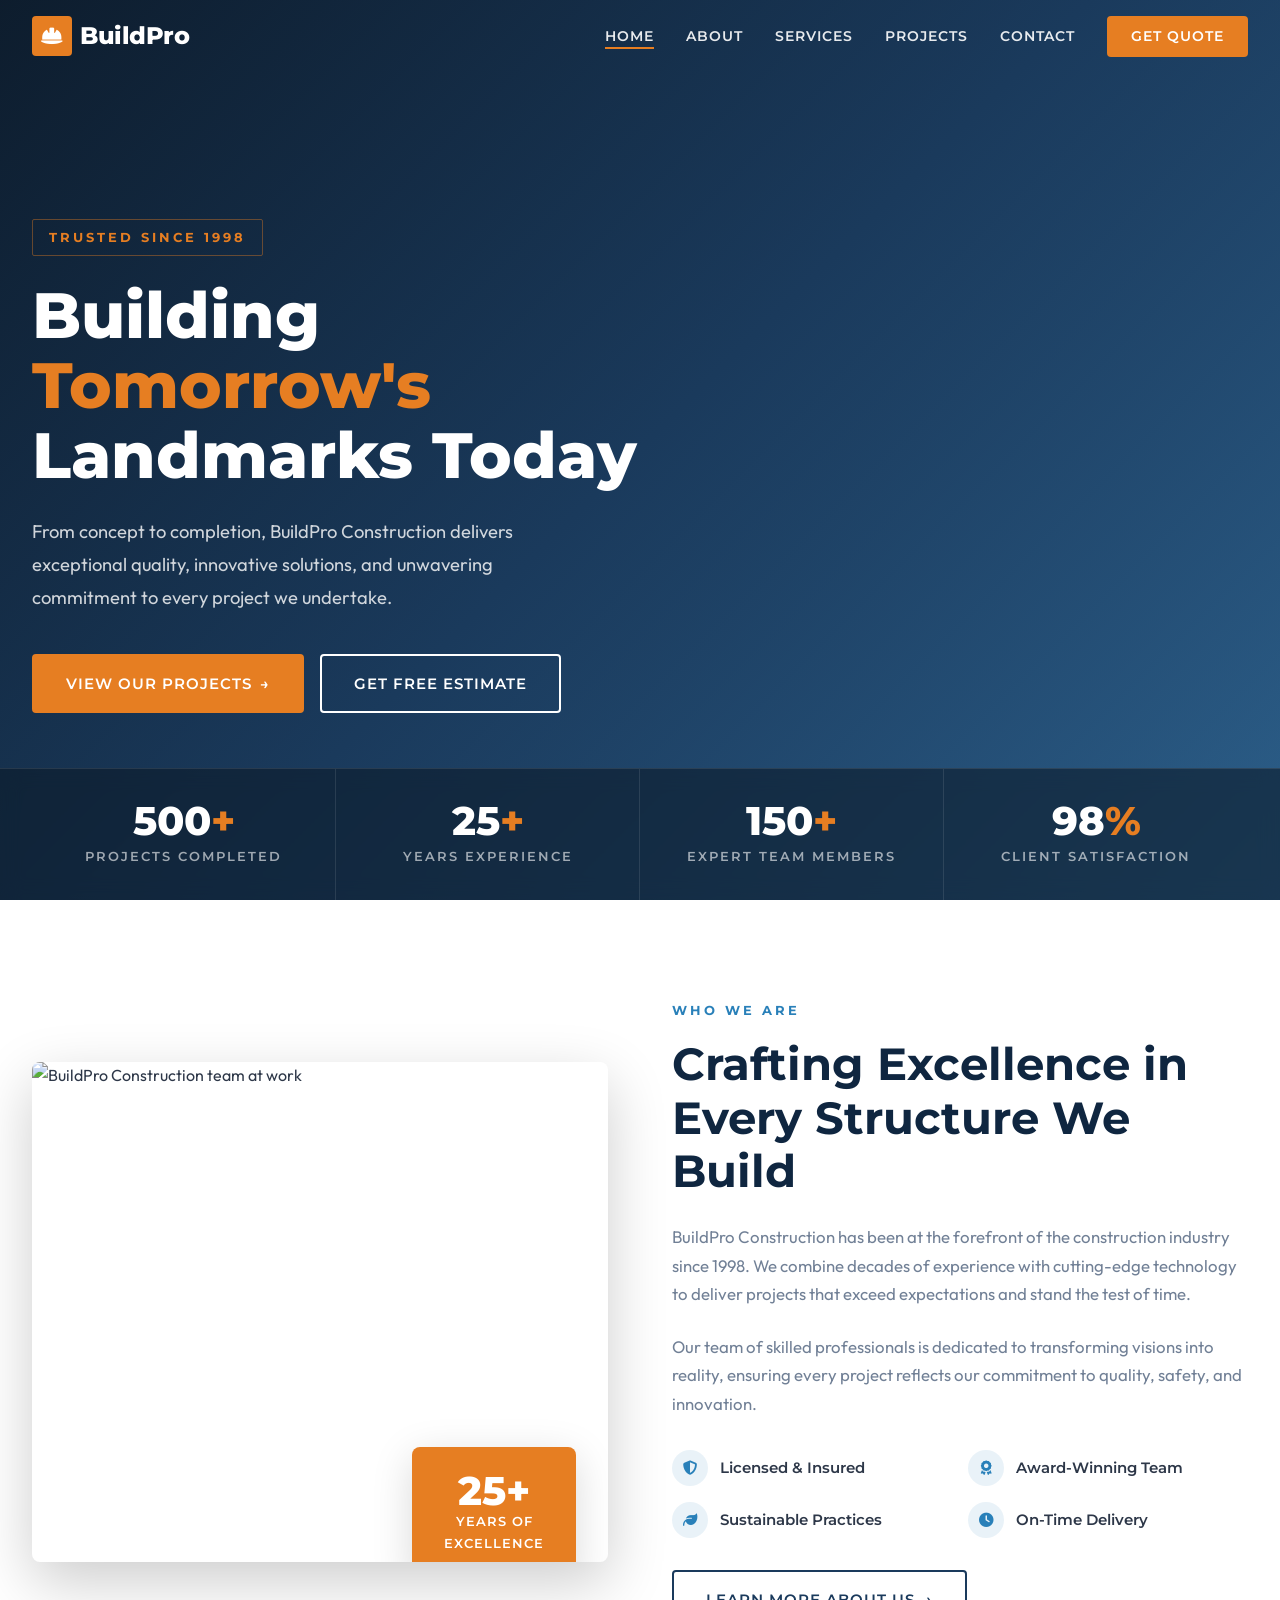
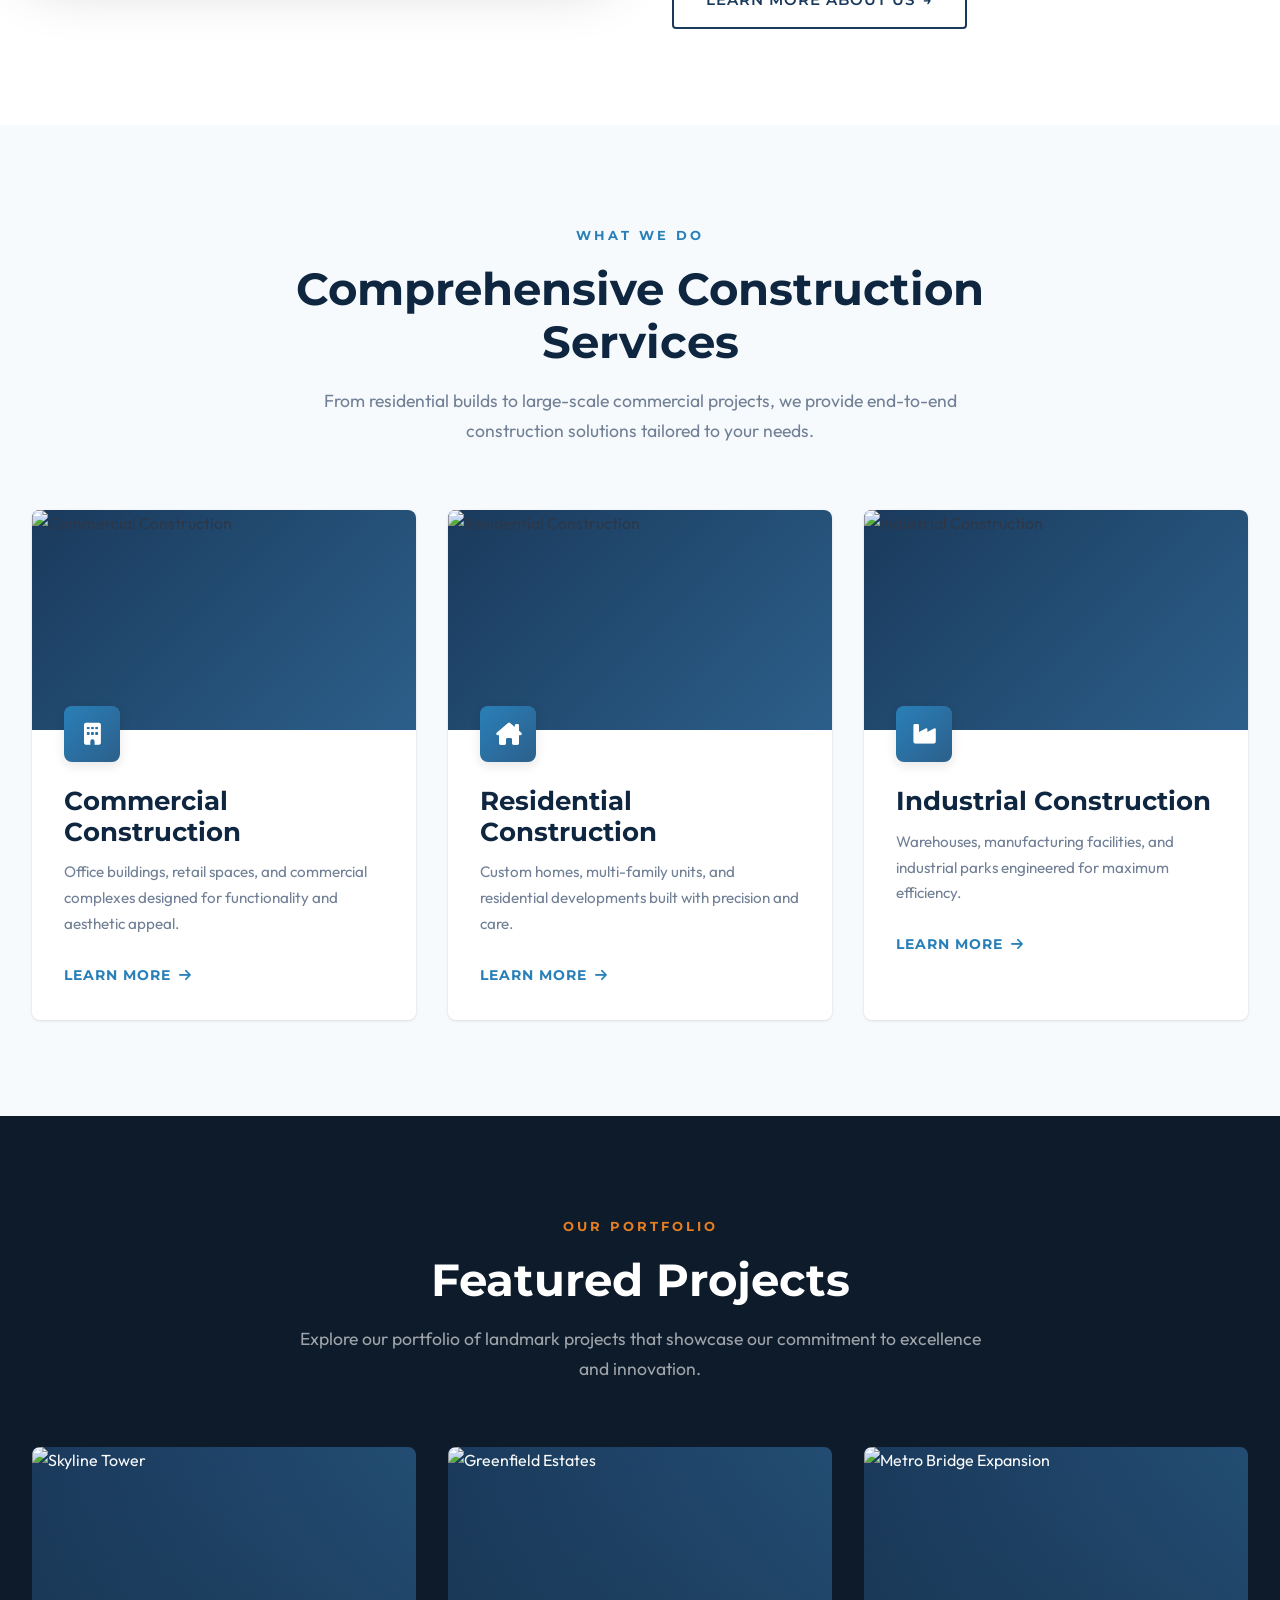
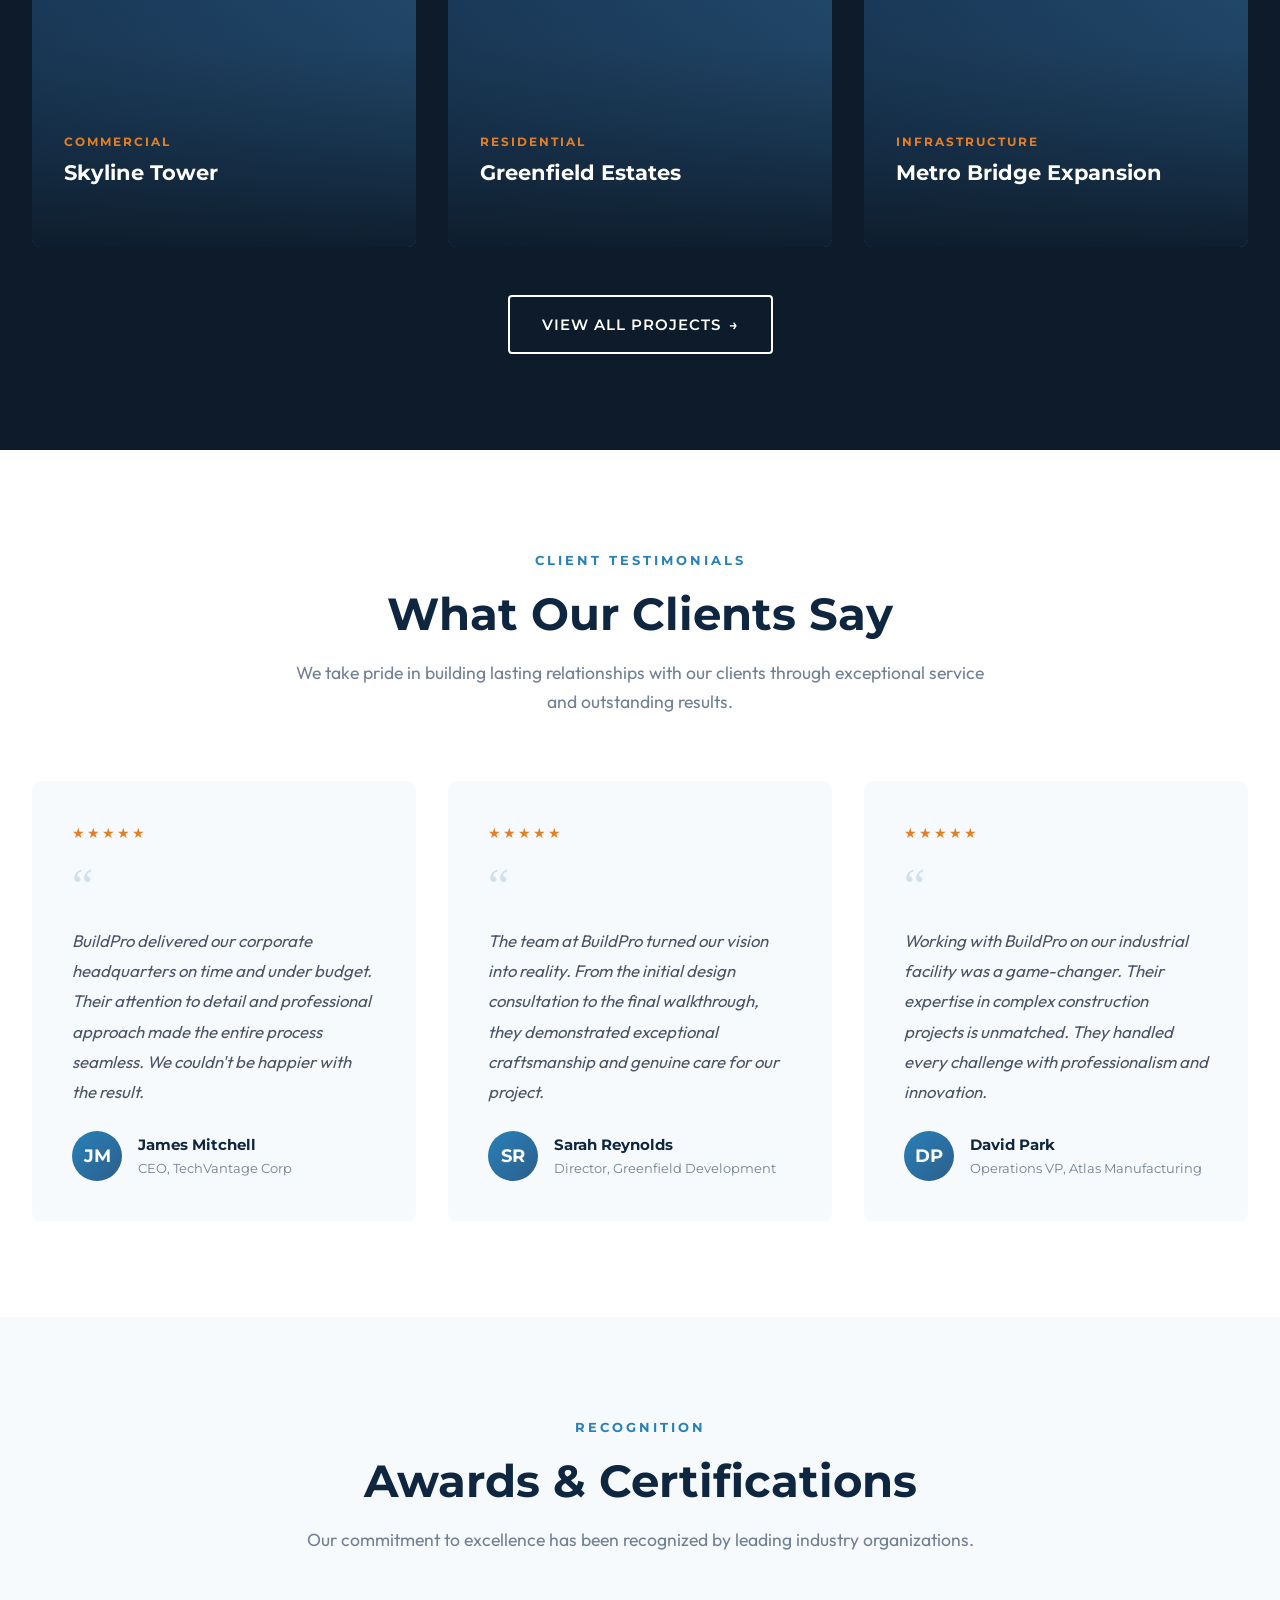
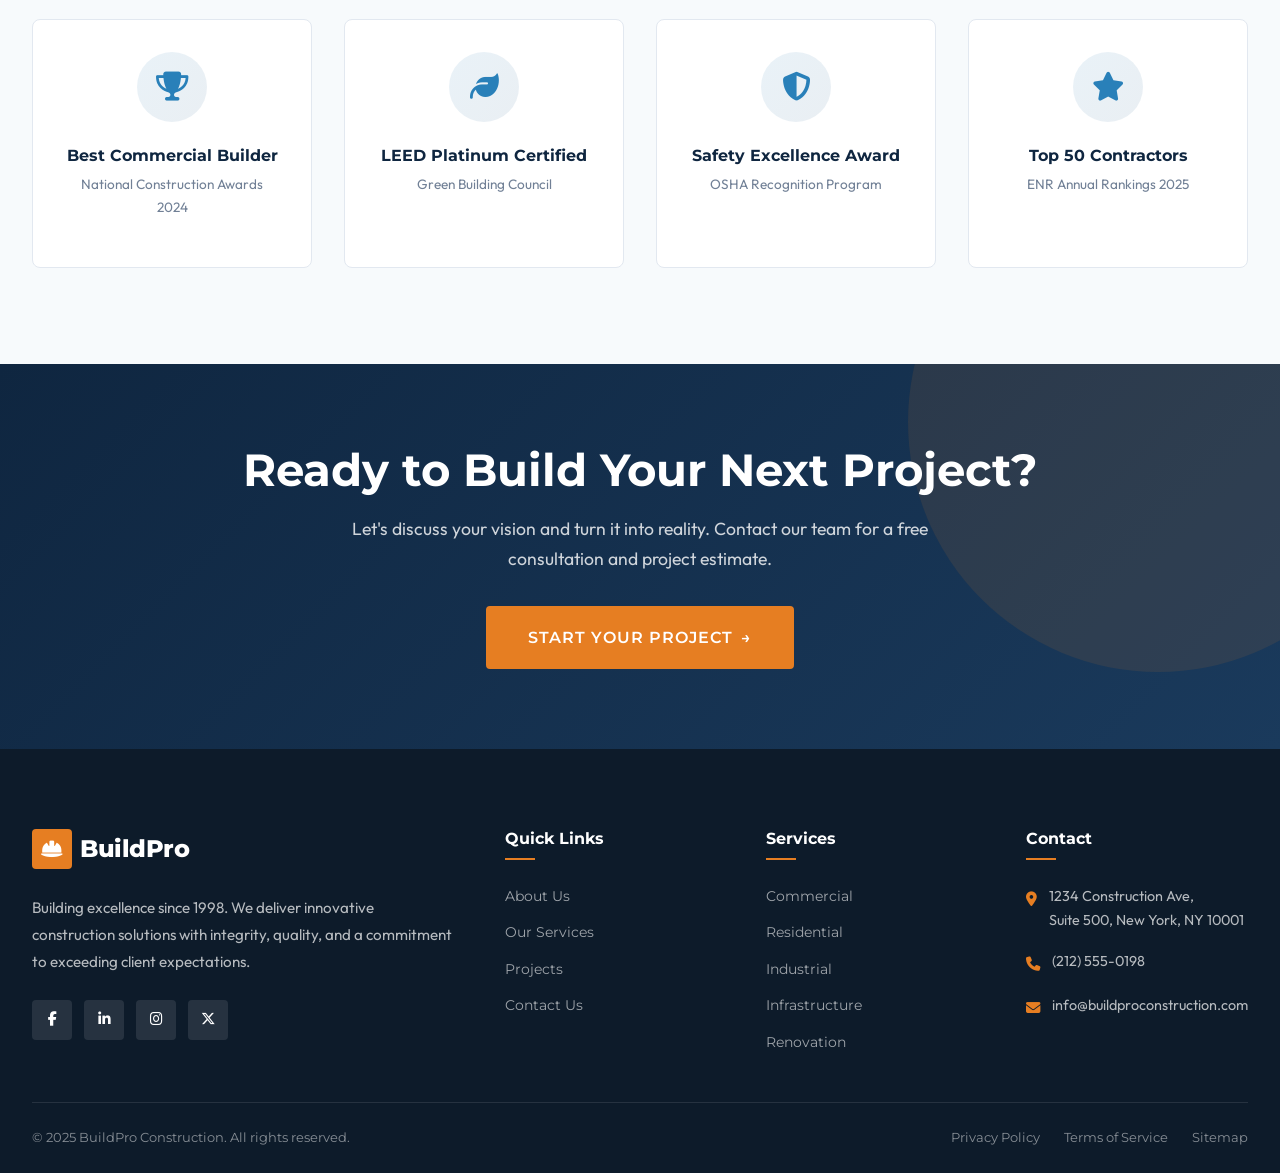
==== commit cb764958: "changes" ====
--- a/index.html
+++ b/index.html
@@ -11,7 +11,7 @@
     <link rel="preconnect" href="https://fonts.googleapis.com" />
     <link rel="preconnect" href="https://fonts.gstatic.com" crossorigin />
     <link
-      href="https://fonts.googleapis.com/css2?family=Montserrat:wght@400;600;700;800;900&family=Source+Sans+Pro:wght@300;400;600;700&display=swap"
+      href="https://fonts.googleapis.com/css2?family=Montserrat:wght@400;600;700;800;900&family=Outfit:wght@300;400;600;700&display=swap"
       rel="stylesheet"
     />
     <link
--- a/css/style.css
+++ b/css/style.css
@@ -17,7 +17,7 @@
     --gray-100: #f7fafc;
     --white: #ffffff;
     --font-heading: 'Montserrat', 'Segoe UI', sans-serif;
-    --font-body: 'Source Sans Pro', 'Helvetica Neue', 'Arial', sans-serif;
+    --font-body: 'Outfit', 'Helvetica Neue', 'Arial', sans-serif;
     --font-sans: 'Montserrat', 'Segoe UI', sans-serif;
     --shadow-sm: 0 1px 3px rgba(0,0,0,0.12);
     --shadow-md: 0 4px 12px rgba(0,0,0,0.1);
